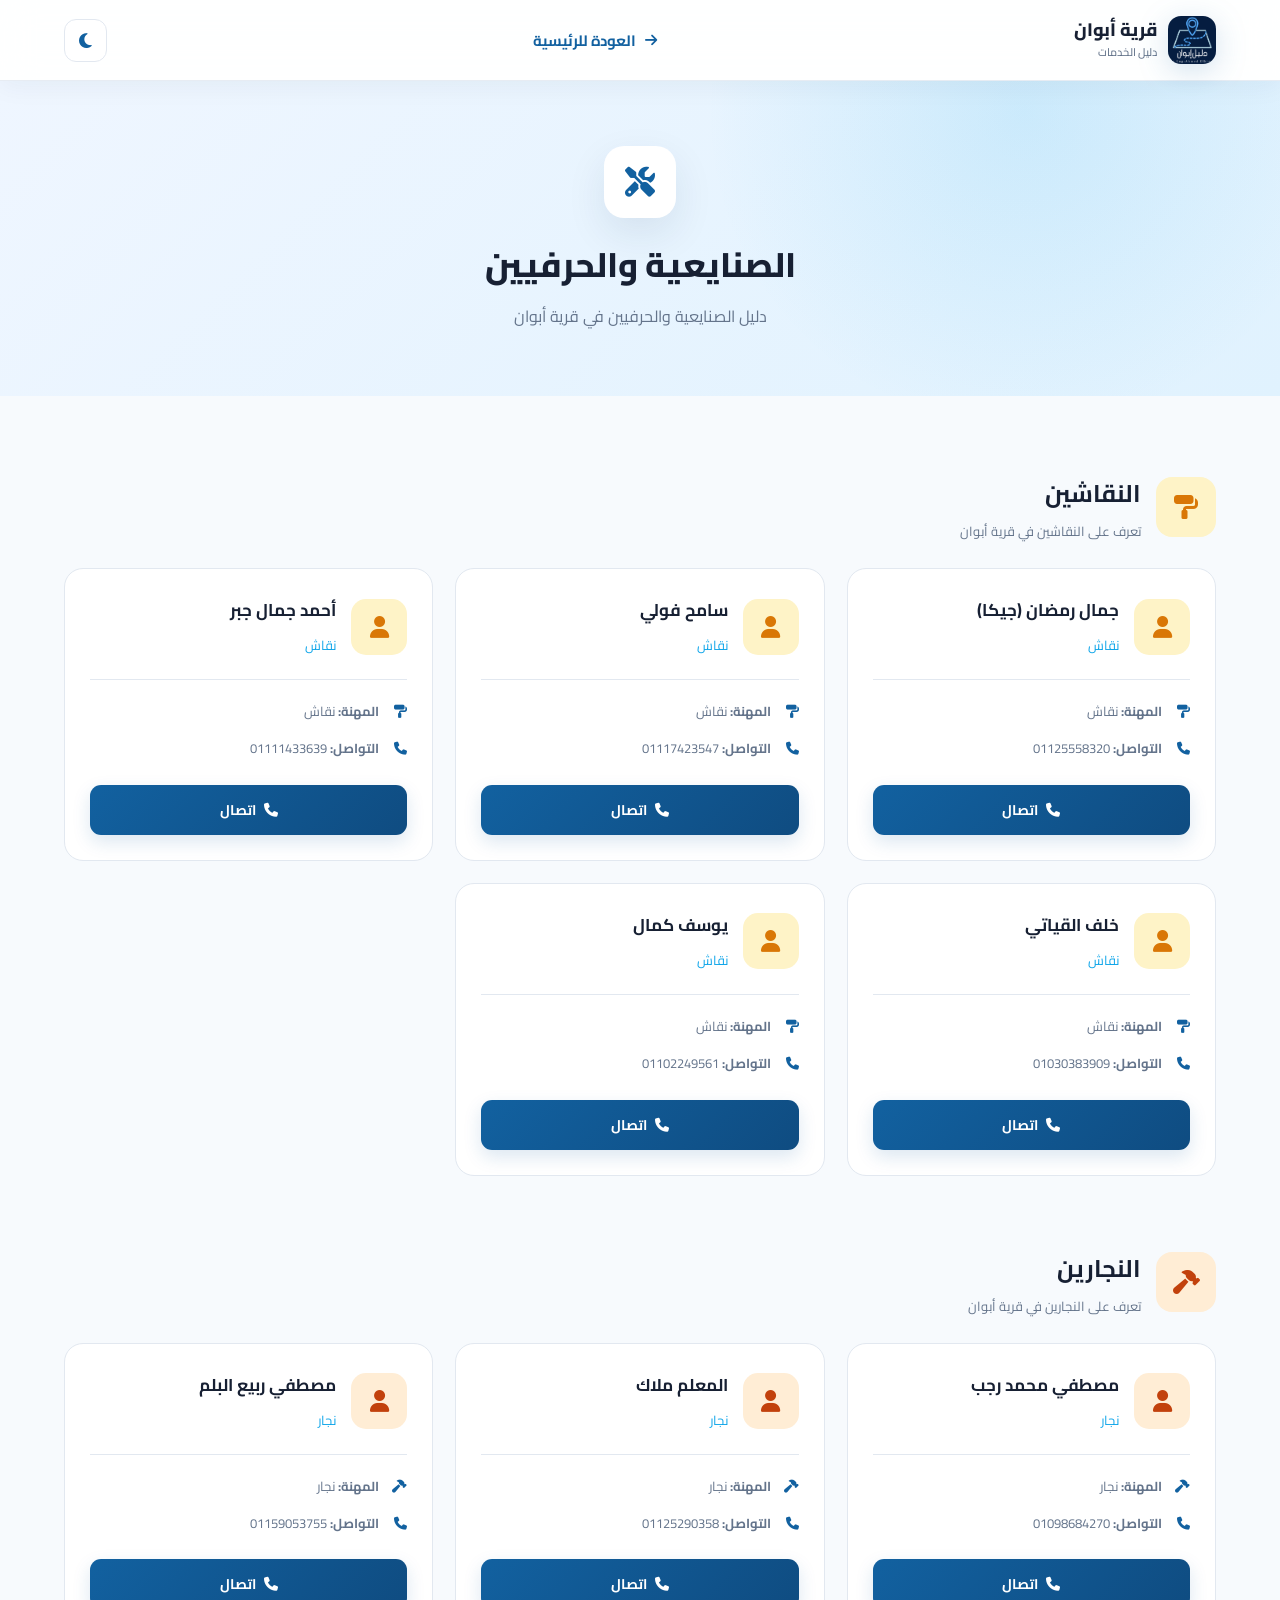
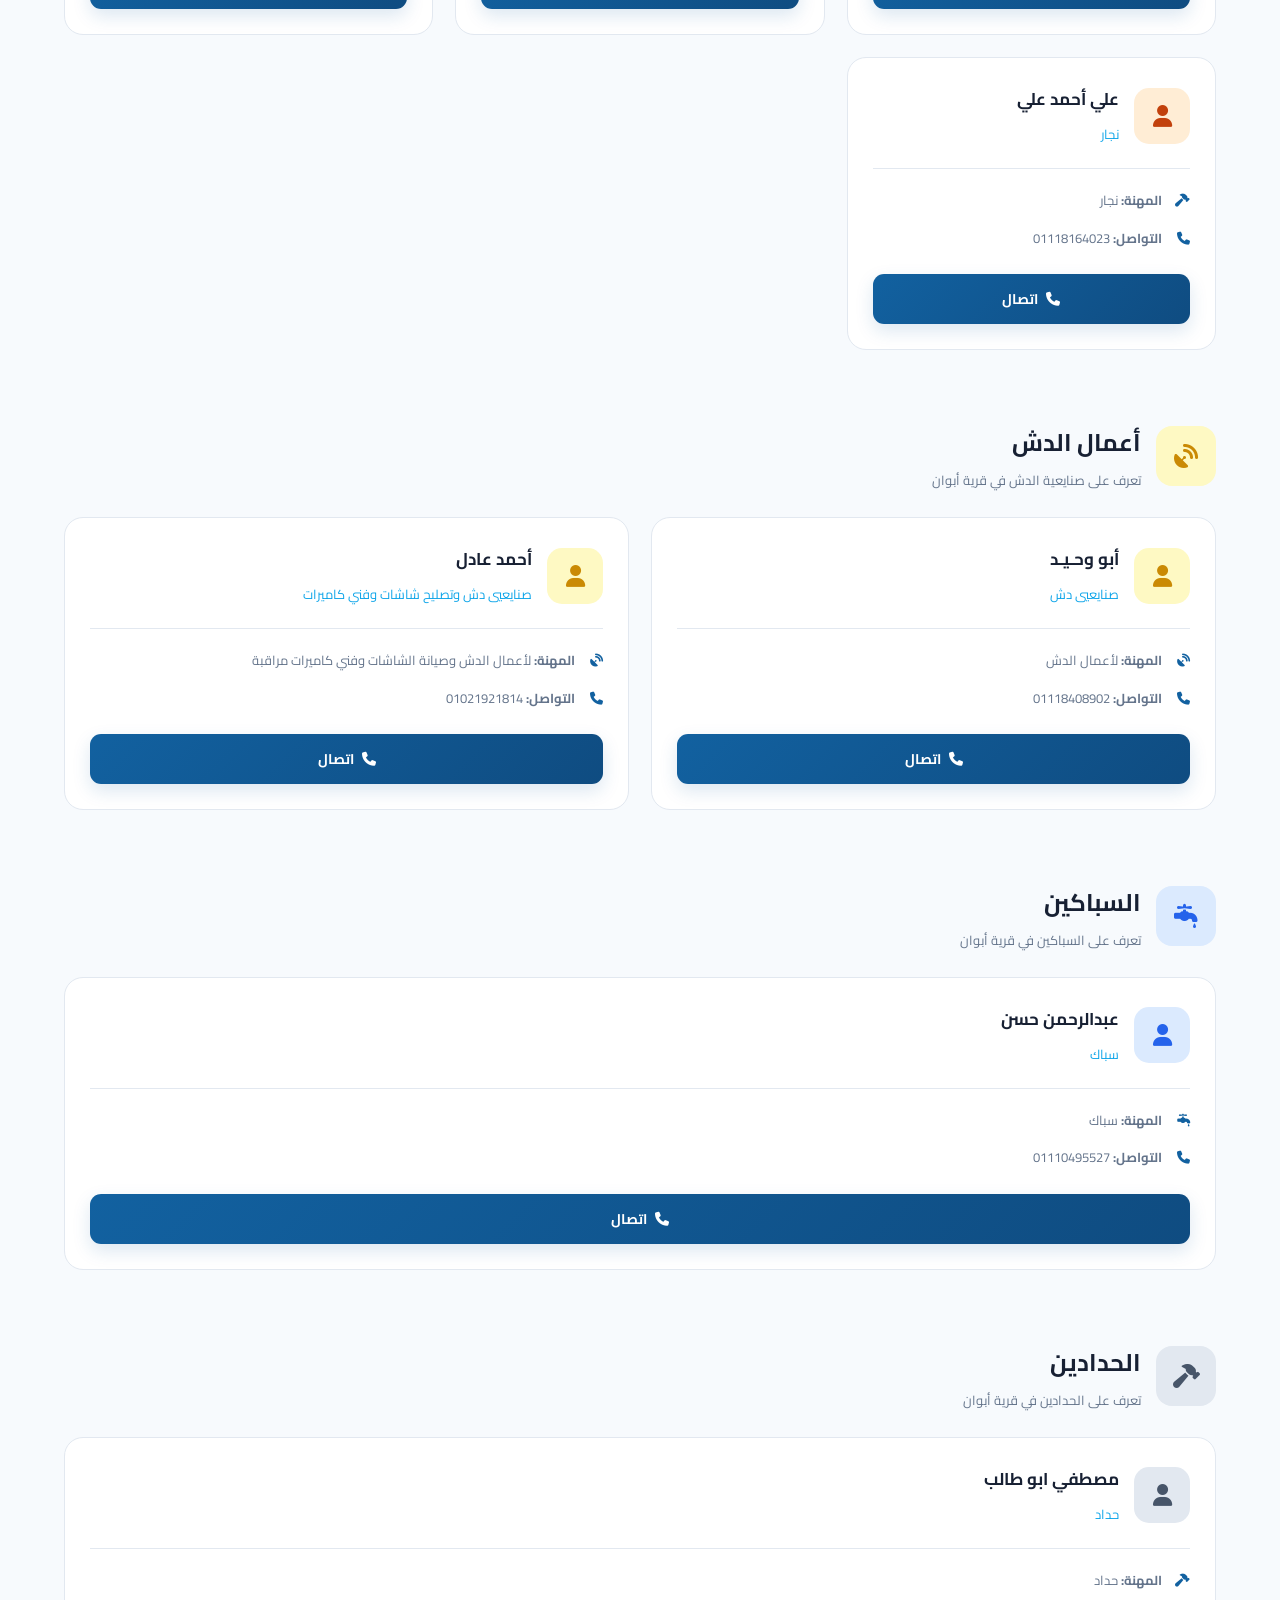
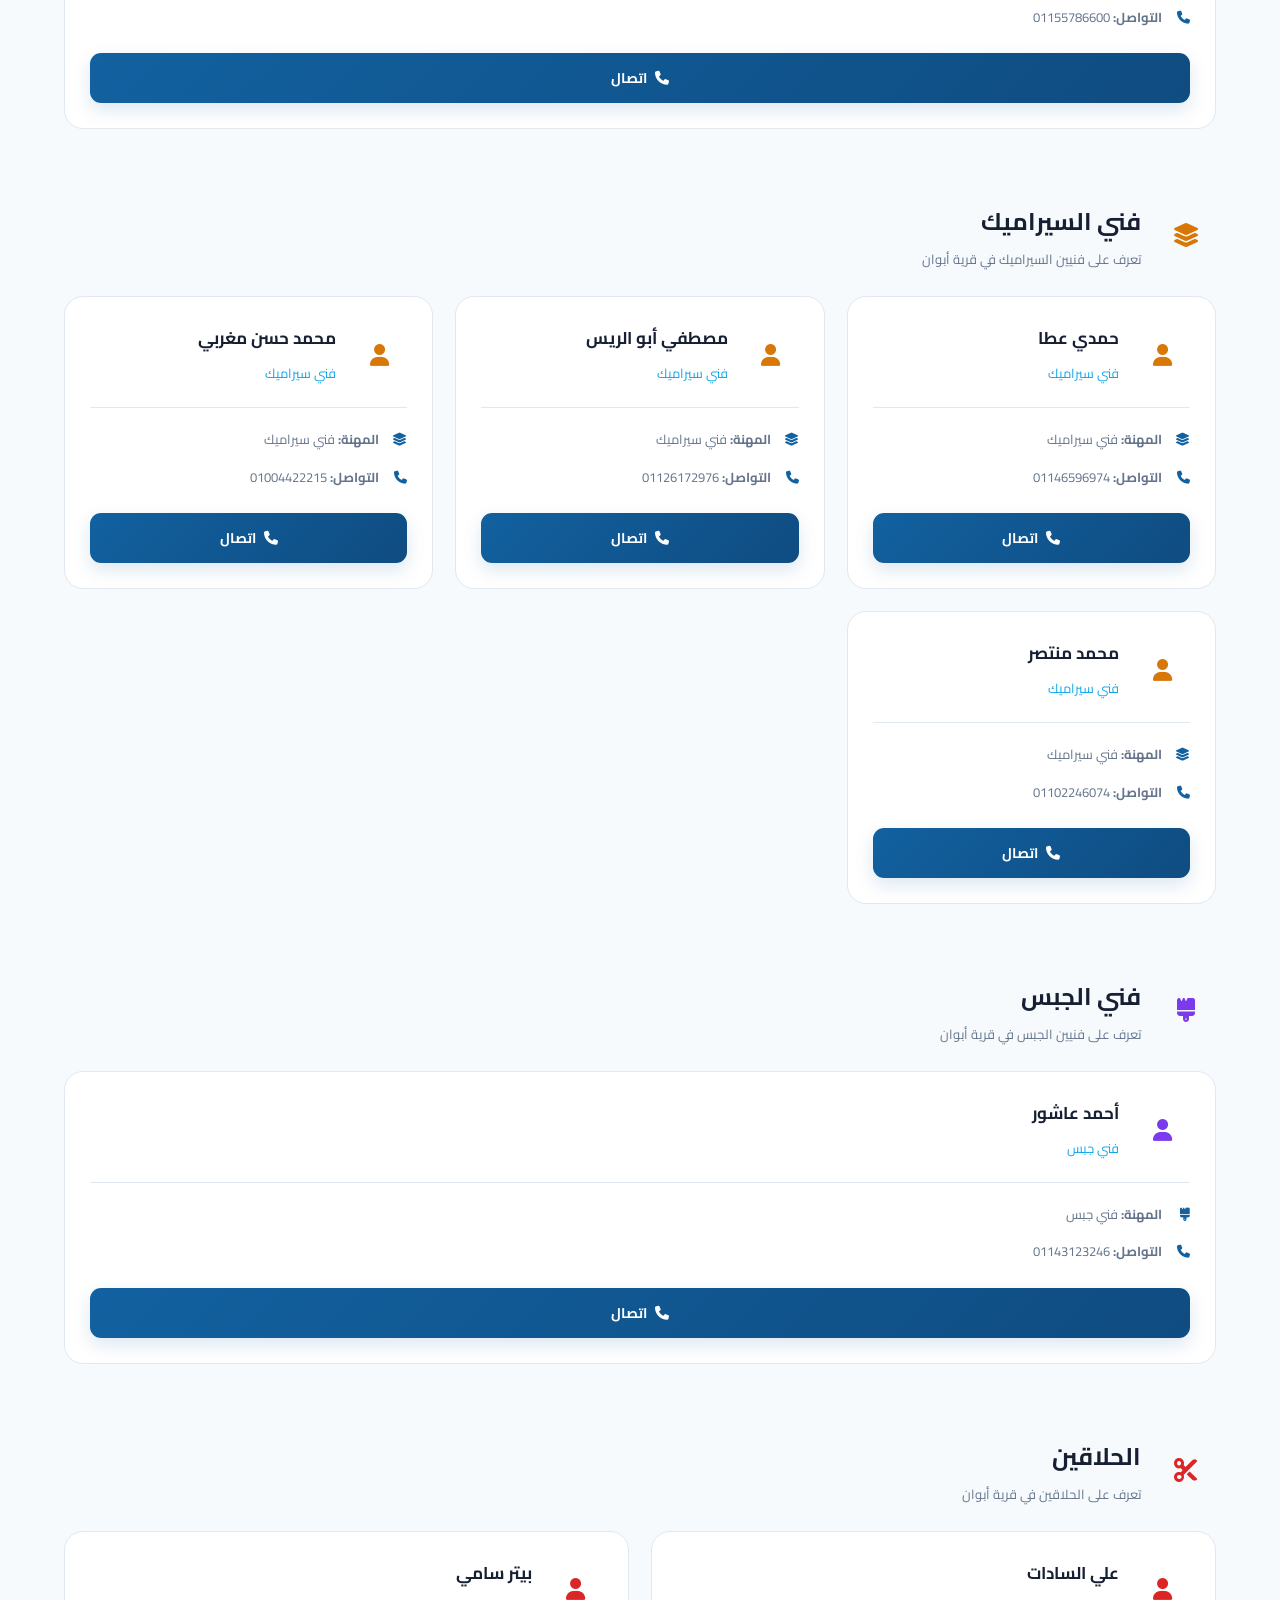
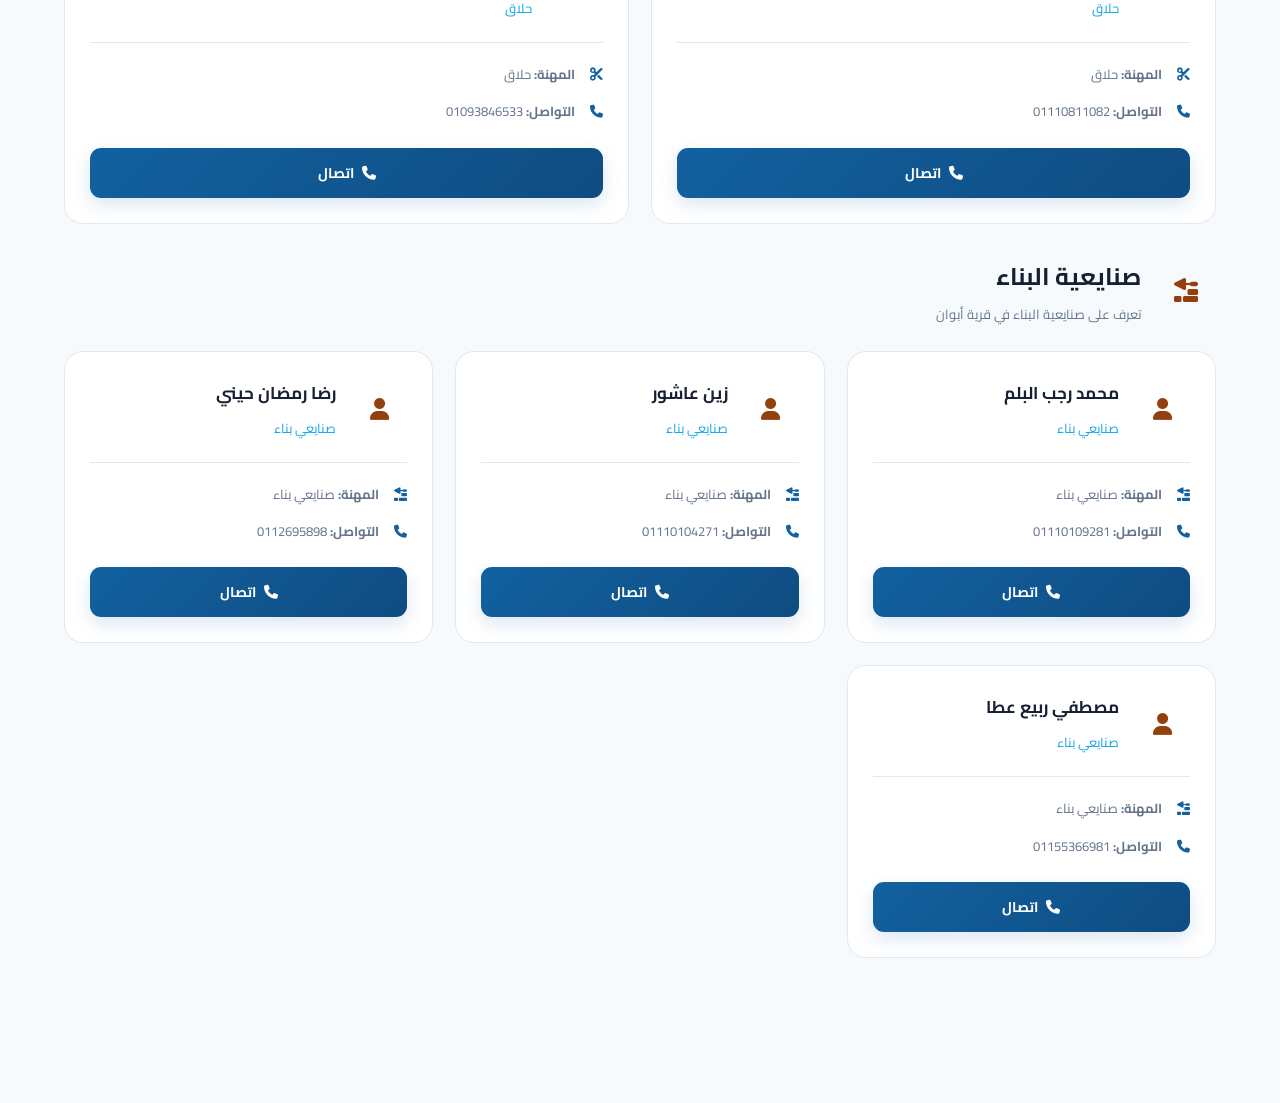
==== workers.html @ f58247bf "Add files via upload" ====
<!DOCTYPE html>
<html lang="ar" dir="rtl">

<head>
<meta charset="UTF-8">

<meta name="viewport" content="width=device-width, initial-scale=1.0">

<title>الصنايعية والحرفيين | قرية أبوان</title>

<link rel="stylesheet" href="style.css">

<link
    rel="stylesheet"
    href="https://cdnjs.cloudflare.com/ajax/libs/font-awesome/6.5.1/css/all.min.css"
>


</head>

<body>


<!-- الهيدر -->

<header>

    <div class="container navbar">

        <div class="logo">
            <img src="./دليل إبوان.png" alt="شعار قرية أبوان" class="site-logo">
            <div>

                <h2>قرية أبوان</h2>

                <span>دليل الخدمات</span>

            </div>

        </div>


        <a href="index.html" class="back-home">

            <i class="fa-solid fa-arrow-right"></i>

            العودة للرئيسية

        </a>

    </div>

</header>


<!-- عنوان الصفحة -->

<section class="page-header">

    <div class="container">

        <div class="page-icon worker">

            <i class="fa-solid fa-screwdriver-wrench"></i>

        </div>

        <h1>الصنايعية والحرفيين</h1>

        <p>
            دليل الصنايعية والحرفيين في قرية أبوان
        </p>

    </div>

</section>


<!-- الصنايعية -->

<section class="directory">

    <div class="container">


        <!-- ========================= -->
        <!-- النقاشين -->
        <!-- ========================= -->

        <div class="profession-section">

            <div class="profession-title">

                <div class="profession-icon painter">

                    <i class="fa-solid fa-paint-roller"></i>

                </div>

                <div>

                    <h2>النقاشين</h2>

                    <p>
                        تعرف على النقاشين في قرية أبوان
                    </p>

                </div>

            </div>


            <div class="directory-grid">


                <!-- نقاش 1 -->

                <div class="directory-card">

                    <div class="card-top">

                        <div class="person-icon painter">

                            <i class="fa-solid fa-user"></i>

                        </div>

                        <div>

                            <h3>جمال رمضان (جيكا)</h3>

                            <span>نقاش</span>

                        </div>

                    </div>


                    <div class="card-info">

                        <p>

                            <i class="fa-solid fa-paint-roller"></i>

                            <strong>المهنة:</strong>

                            نقاش

                        </p>


                        <p>

                            <i class="fa-solid fa-phone"></i>

                            <strong>التواصل:</strong>

                            01125558320

                        </p>

                    </div>


                    <a
                        href="tel:01125558320"
                        class="call-btn"
                    >

                        <i class="fa-solid fa-phone"></i>

                        اتصال

                    </a>

                </div>


                <!-- نقاش 2 -->

                <div class="directory-card">

                    <div class="card-top">

                        <div class="person-icon painter">

                            <i class="fa-solid fa-user"></i>

                        </div>

                        <div>

                            <h3>سامح فولي</h3>

                            <span>نقاش</span>

                        </div>

                    </div>


                    <div class="card-info">

                        <p>

                            <i class="fa-solid fa-paint-roller"></i>

                            <strong>المهنة:</strong>

                            نقاش

                        </p>


                        <p>

                            <i class="fa-solid fa-phone"></i>

                            <strong>التواصل:</strong>

                            01117423547

                        </p>

                    </div>


                    <a
                        href="tel:01117423547"
                        class="call-btn"
                    >

                        <i class="fa-solid fa-phone"></i>

                        اتصال

                    </a>

                </div>
                <div class="directory-card">

                    <div class="card-top">

                        <div class="person-icon painter">

                            <i class="fa-solid fa-user"></i>

                        </div>

                        <div>

                            <h3>أحمد جمال جبر</h3>

                            <span>نقاش</span>

                        </div>

                    </div>


                    <div class="card-info">

                        <p>

                            <i class="fa-solid fa-paint-roller"></i>

                            <strong>المهنة:</strong>

                            نقاش

                        </p>


                        <p>

                            <i class="fa-solid fa-phone"></i>

                            <strong>التواصل:</strong>

                            01111433639

                        </p>

                    </div>

                    <a
                        href="tel:01117423547"
                        class="call-btn"
                    >

                        <i class="fa-solid fa-phone"></i>

                        اتصال

                    </a>

                </div>
                <div class="directory-card">

                    <div class="card-top">

                        <div class="person-icon painter">

                            <i class="fa-solid fa-user"></i>

                        </div>

                        <div>

                            <h3>خلف القياتي</h3>

                            <span>نقاش</span>

                        </div>

                    </div>


                    <div class="card-info">

                        <p>

                            <i class="fa-solid fa-paint-roller"></i>

                            <strong>المهنة:</strong>

                            نقاش

                        </p>


                        <p>

                            <i class="fa-solid fa-phone"></i>

                            <strong>التواصل:</strong>

                            01030383909

                        </p>

                    </div>

                    <a
                        href="tel:01030383909"
                        class="call-btn"
                    >

                        <i class="fa-solid fa-phone"></i>

                        اتصال

                    </a>

                </div>
                <div class="directory-card">

                    <div class="card-top">

                        <div class="person-icon painter">

                            <i class="fa-solid fa-user"></i>

                        </div>

                        <div>

                            <h3>يوسف كمال</h3>

                            <span>نقاش</span>

                        </div>

                    </div>


                    <div class="card-info">

                        <p>

                            <i class="fa-solid fa-paint-roller"></i>

                            <strong>المهنة:</strong>

                            نقاش

                        </p>


                        <p>

                            <i class="fa-solid fa-phone"></i>

                            <strong>التواصل:</strong>

                            01102249561

                        </p>

                    </div>


                    <a
                        href="tel:01102249561"
                        class="call-btn"
                    >

                        <i class="fa-solid fa-phone"></i>

                        اتصال

                    </a>

                </div>


            </div>

        </div>



        <!-- ========================= -->
        <!-- النجارين -->
        <!-- ========================= -->

        <div class="profession-section">

            <div class="profession-title">

                <div class="profession-icon carpenter">

                    <i class="fa-solid fa-hammer"></i>

                </div>

                <div>

                    <h2>النجارين</h2>

                    <p>
                        تعرف على النجارين في قرية أبوان
                    </p>

                </div>

            </div>


            <div class="directory-grid">


                <!-- نجار 1 -->

                <div class="directory-card">

                    <div class="card-top">

                        <div class="person-icon carpenter">

                            <i class="fa-solid fa-user"></i>

                        </div>

                        <div>

                            <h3>مصطفي محمد رجب</h3>

                            <span>نجار</span>

                        </div>

                    </div>


                    <div class="card-info">

                        <p>

                            <i class="fa-solid fa-hammer"></i>

                            <strong>المهنة:</strong>

                            نجار

                        </p>


                        <p>

                            <i class="fa-solid fa-phone"></i>

                            <strong>التواصل:</strong>

                            01098684270

                        </p>

                    </div>


                    <a
                        href="tel:01098684270"
                        class="call-btn"
                    >

                        <i class="fa-solid fa-phone"></i>

                        اتصال

                    </a>

                </div>

                <div class="directory-card">

                    <div class="card-top">

                        <div class="person-icon carpenter">

                            <i class="fa-solid fa-user"></i>

                        </div>

                        <div>

                            <h3>المعلم ملاك</h3>

                            <span>نجار</span>

                        </div>

                    </div>


                    <div class="card-info">

                        <p>

                            <i class="fa-solid fa-hammer"></i>

                            <strong>المهنة:</strong>

                            نجار

                        </p>


                        <p>

                            <i class="fa-solid fa-phone"></i>

                            <strong>التواصل:</strong>

                            01125290358

                        </p>

                    </div>


                    <a
                        href="tel:01125290358"
                        class="call-btn"
                    >

                        <i class="fa-solid fa-phone"></i>

                        اتصال

                    </a>

                </div>

                <div class="directory-card">

                    <div class="card-top">

                        <div class="person-icon carpenter">

                            <i class="fa-solid fa-user"></i>

                        </div>

                        <div>

                            <h3>مصطفي ربيع البلم</h3>

                            <span>نجار</span>

                        </div>

                    </div>


                    <div class="card-info">

                        <p>

                            <i class="fa-solid fa-hammer"></i>

                            <strong>المهنة:</strong>

                            نجار

                        </p>


                        <p>

                            <i class="fa-solid fa-phone"></i>

                            <strong>التواصل:</strong>

                            01159053755

                        </p>

                    </div>


                    <a
                        href="tel:01159053755"
                        class="call-btn"
                    >

                        <i class="fa-solid fa-phone"></i>

                        اتصال

                    </a>

                </div>

                <div class="directory-card">

                    <div class="card-top">

                        <div class="person-icon carpenter">

                            <i class="fa-solid fa-user"></i>

                        </div>

                        <div>

                            <h3>علي أحمد علي</h3>

                            <span>نجار</span>

                        </div>

                    </div>


                    <div class="card-info">

                        <p>

                            <i class="fa-solid fa-hammer"></i>

                            <strong>المهنة:</strong>

                            نجار

                        </p>


                        <p>

                            <i class="fa-solid fa-phone"></i>

                            <strong>التواصل:</strong>

                            01118164023

                        </p>

                    </div>


                    <a
                        href="tel:01118164023"
                        class="call-btn"
                    >

                        <i class="fa-solid fa-phone"></i>

                        اتصال

                    </a>

                </div>


                <!-- أضف المزيد من النجارين هنا -->

            </div>

        </div>



        <!-- ========================= -->
        <!-- الدش -->
        <!-- ========================= -->

        <div class="profession-section">

            <div class="profession-title">

                <div class="profession-icon electrician">

                    <i class="fa-solid fa-satellite-dish"></i>

                </div>

                <div>

                    <h2>أعمال الدش</h2>

                    <p>
                        تعرف على صنايعية الدش في قرية أبوان
                    </p>

                </div>

            </div>


            <div class="directory-grid">


                <!-- دش 1 -->

                <div class="directory-card">

                    <div class="card-top">

                        <div class="person-icon electrician">

                            <i class="fa-solid fa-user"></i>

                        </div>

                        <div>

                            <h3>أبو وحـيـد</h3>

                            <span>صنايعيي دش</span>

                        </div>

                    </div>


                    <div class="card-info">

                        <p>

                            <i class="fa-solid fa-satellite-dish"></i>

                            <strong>المهنة:</strong>

                            لأعمال الدش

                        </p>


                        <p>

                            <i class="fa-solid fa-phone"></i>

                            <strong>التواصل:</strong>

                            01118408902

                        </p>

                    </div>


                    <a
                        href="tel:01118408902"
                        class="call-btn"
                    >

                        <i class="fa-solid fa-phone"></i>

                        اتصال

                    </a>

                </div>
                <!-- دش 1 -->

                <div class="directory-card">

                    <div class="card-top">

                        <div class="person-icon electrician">

                            <i class="fa-solid fa-user"></i>

                        </div>

                        <div>

                            <h3>أحمد عادل</h3>

                            <span>صنايعيي دش وتصليح شاشات وفني كاميرات</span>

                        </div>

                    </div>


                    <div class="card-info">

                        <p>

                            <i class="fa-solid fa-satellite-dish"></i>

                            <strong>المهنة:</strong>

                            لأعمال الدش وصيانة الشاشات وفني كاميرات مراقبة

                        </p>


                        <p>

                            <i class="fa-solid fa-phone"></i>

                            <strong>التواصل:</strong>

                            01021921814

                        </p>

                    </div>


                    <a
                        href="tel:01021921814"
                        class="call-btn"
                    >

                        <i class="fa-solid fa-phone"></i>

                        اتصال

                    </a>

                </div>


            </div>

        </div>



        <!-- ========================= -->
        <!-- السباكين -->
        <!-- ========================= -->

        <div class="profession-section">

            <div class="profession-title">

                <div class="profession-icon plumber">

                    <i class="fa-solid fa-faucet-drip"></i>

                </div>

                <div>

                    <h2>السباكين</h2>

                    <p>
                        تعرف على السباكين في قرية أبوان
                    </p>

                </div>

            </div>


            <div class="directory-grid">


                <!-- سباك 1 -->

                <div class="directory-card">

                    <div class="card-top">

                        <div class="person-icon plumber">

                            <i class="fa-solid fa-user"></i>

                        </div>

                        <div>

                            <h3>عبدالرحمن حسن</h3>

                            <span>سباك</span>

                        </div>

                    </div>


                    <div class="card-info">

                        <p>

                            <i class="fa-solid fa-faucet-drip"></i>

                            <strong>المهنة:</strong>

                            سباك

                        </p>


                        <p>

                            <i class="fa-solid fa-phone"></i>

                            <strong>التواصل:</strong>

                            01110495527

                        </p>

                    </div>


                    <a
                        href="tel:01110495527"
                        class="call-btn"
                    >

                        <i class="fa-solid fa-phone"></i>

                        اتصال

                    </a>

                </div>


            </div>

        </div>



        <!-- ========================= -->
        <!-- الحدادين -->
        <!-- ========================= -->

        <div class="profession-section">

            <div class="profession-title">

                <div class="profession-icon blacksmith">

                    <i class="fa-solid fa-hammer"></i>

                </div>

                <div>

                    <h2>الحدادين</h2>

                    <p>
                        تعرف على الحدادين في قرية أبوان
                    </p>

                </div>

            </div>


            <div class="directory-grid">


                <!-- حداد 1 -->

                <div class="directory-card">

                    <div class="card-top">

                        <div class="person-icon blacksmith">

                            <i class="fa-solid fa-user"></i>

                        </div>

                        <div>

                            <h3>مصطفي ابو طالب</h3>

                            <span>حداد</span>

                        </div>

                    </div>


                    <div class="card-info">

                        <p>

                            <i class="fa-solid fa-hammer"></i>

                            <strong>المهنة:</strong>

                            حداد

                        </p>


                        <p>

                            <i class="fa-solid fa-phone"></i>

                            <strong>التواصل:</strong>

                            01155786600

                        </p>

                    </div>


                    <a
                        href="tel:01155786600"
                        class="call-btn"
                    >

                        <i class="fa-solid fa-phone"></i>

                        اتصال

                    </a>

                </div>


            </div>

        </div>
                

    <!-- ========================= -->
<!-- فني السيراميك -->
<!-- ========================= -->

<div class="profession-section">

    <div class="profession-title">

        <div class="profession-icon ceramic">
            <i class="fa-solid fa-layer-group"></i>
        </div>

        <div>
            <h2>فني السيراميك</h2>

            <p>
                تعرف على فنيين السيراميك في قرية أبوان
            </p>
        </div>

    </div>


    <div class="directory-grid">


        <!-- ========================= -->
        <!-- فني سيراميك 1 -->
        <!-- ========================= -->

        <div class="directory-card">

            <div class="card-top">

                <div class="person-icon ceramic">
                    <i class="fa-solid fa-user"></i>
                </div>

                <div>
                    <h3>حمدي عطا</h3>
                    <span>فني سيراميك</span>
                </div>

            </div>


            <div class="card-info">

                <p>
                    <i class="fa-solid fa-layer-group"></i>
                    <strong>المهنة:</strong>
                    فني سيراميك
                </p>

                <p>
                    <i class="fa-solid fa-phone"></i>
                    <strong>التواصل:</strong>
                    01146596974
                </p>

            </div>


            <a href="tel:01146596974" class="call-btn">

                <i class="fa-solid fa-phone"></i>
                اتصال

            </a>

        </div>



        <!-- ========================= -->
        <!-- فني سيراميك 2 -->
        <!-- ========================= -->

        <div class="directory-card">

            <div class="card-top">

                <div class="person-icon ceramic">
                    <i class="fa-solid fa-user"></i>
                </div>

                <div>
                    <h3>مصطفي أبو الريس</h3>
                    <span>فني سيراميك</span>
                </div>

            </div>


            <div class="card-info">

                <p>
                    <i class="fa-solid fa-layer-group"></i>
                    <strong>المهنة:</strong>
                    فني سيراميك
                </p>

                <p>
                    <i class="fa-solid fa-phone"></i>
                    <strong>التواصل:</strong>
                    01126172976
                </p>

            </div>


            <a href="tel:01126172976" class="call-btn">

                <i class="fa-solid fa-phone"></i>
                اتصال

            </a>

        </div>



        <!-- ========================= -->
        <!-- فني سيراميك 3 -->
        <!-- ========================= -->

        <div class="directory-card">

            <div class="card-top">

                <div class="person-icon ceramic">
                    <i class="fa-solid fa-user"></i>
                </div>

                <div>
                    <h3>محمد حسن مغربي</h3>
                    <span>فني سيراميك</span>
                </div>

            </div>


            <div class="card-info">

                <p>
                    <i class="fa-solid fa-layer-group"></i>
                    <strong>المهنة:</strong>
                    فني سيراميك
                </p>

                <p>
                    <i class="fa-solid fa-phone"></i>
                    <strong>التواصل:</strong>
                    01004422215
                </p>

            </div>


            <a href="tel:01004422215" class="call-btn">

                <i class="fa-solid fa-phone"></i>
                اتصال

            </a>

        </div>



        <!-- ========================= -->
        <!-- فني سيراميك 4 -->
        <!-- ========================= -->

        <div class="directory-card">

            <div class="card-top">

                <div class="person-icon ceramic">
                    <i class="fa-solid fa-user"></i>
                </div>

                <div>
                    <h3>محمد منتصر</h3>
                    <span>فني سيراميك</span>
                </div>

            </div>


            <div class="card-info">

                <p>
                    <i class="fa-solid fa-layer-group"></i>
                    <strong>المهنة:</strong>
                    فني سيراميك
                </p>

                <p>
                    <i class="fa-solid fa-phone"></i>
                    <strong>التواصل:</strong>
                    01102246074
                </p>

            </div>


            <a href="tel:01102246074" class="call-btn">

                <i class="fa-solid fa-phone"></i>
                اتصال

            </a>

        </div>


    </div>

</div>

<!-- ========================= -->
<!-- فني الجبس -->
<!-- ========================= -->

<div class="profession-section">

    <div class="profession-title">

        <div class="profession-icon gypsum">

            <i class="fa-solid fa-brush"></i>

        </div>

        <div>

            <h2>فني الجبس</h2>

            <p>
                تعرف على فنيين الجبس في قرية أبوان
            </p>

        </div>

    </div>


    <div class="directory-grid">


        <!-- فني جبس 1 -->

        <div class="directory-card">

            <div class="card-top">

                <div class="person-icon gypsum">

                    <i class="fa-solid fa-user"></i>

                </div>

                <div>

                    <h3>أحمد عاشور</h3>

                    <span>فني جبس</span>

                </div>

            </div>


            <div class="card-info">

                <p>

                    <i class="fa-solid fa-brush"></i>

                    <strong>المهنة:</strong>

                    فني جبس

                </p>


                <p>

                    <i class="fa-solid fa-phone"></i>

                    <strong>التواصل:</strong>

                    01143123246 

                </p>

            </div>


            <a
                href="tel:01143123246"
                class="call-btn"
            >

                <i class="fa-solid fa-phone"></i>

                اتصال

            </a>

        </div>


    </div>

</div>


<!-- ========================= -->
<!-- الحلاقين -->
<!-- ========================= -->

<div class="profession-section">

    <div class="profession-title">

        <div class="profession-icon barber">

            <i class="fa-solid fa-scissors"></i>

        </div>

        <div>

            <h2>الحلاقين</h2>

            <p>
                تعرف على الحلاقين في قرية أبوان
            </p>

        </div>

    </div>


    <div class="directory-grid">


        <!-- حلاق 1 -->

        <div class="directory-card">

            <div class="card-top">

                <div class="person-icon barber">

                    <i class="fa-solid fa-user"></i>

                </div>

                <div>

                    <h3>علي السادات</h3>

                    <span>حلاق</span>

                </div>

            </div>


            <div class="card-info">

                <p>

                    <i class="fa-solid fa-scissors"></i>

                    <strong>المهنة:</strong>

                    حلاق

                </p>


                <p>

                    <i class="fa-solid fa-phone"></i>

                    <strong>التواصل:</strong>

                    01110811082

                </p>

            </div>


            <a
                href="tel:01110811082"
                class="call-btn"
            >

                <i class="fa-solid fa-phone"></i>

                اتصال

            </a>

        </div>
    <div class="directory-grid">


        <!-- حلاق 1 -->

        <div class="directory-card">

            <div class="card-top">

                <div class="person-icon barber">

                    <i class="fa-solid fa-user"></i>

                </div>

                <div>

                    <h3>بيتر سامي</h3>

                    <span>حلاق</span>

                </div>

            </div>


            <div class="card-info">

                <p>

                    <i class="fa-solid fa-scissors"></i>

                    <strong>المهنة:</strong>

                    حلاق

                </p>


                <p>

                    <i class="fa-solid fa-phone"></i>

                    <strong>التواصل:</strong>

                    01093846533

                </p>

            </div>


            <a
                href="tel:01093846533"
                class="call-btn"
            >

                <i class="fa-solid fa-phone"></i>

                اتصال

            </a>

        </div>


    </div>

</div>

<br>





<!-- ========================= -->
<!-- صنايعية البناء -->
<!-- ========================= -->

<div class="profession-section">

    <div class="profession-title">

        <div class="profession-icon builder">
            <i class="fa-solid fa-trowel-bricks"></i>
        </div>

        <div>
            <h2>صنايعية البناء</h2>

            <p>
                تعرف على صنايعية البناء في قرية أبوان
            </p>
        </div>

    </div>


    <div class="directory-grid">


        <!-- ========================= -->
        <!-- صنايعي بناء 1 -->
        <!-- ========================= -->

        <div class="directory-card">

            <div class="card-top">

                <div class="person-icon builder">
                    <i class="fa-solid fa-user"></i>
                </div>

                <div>
                    <h3>محمد رجب البلم</h3>
                    <span>صنايعي بناء</span>
                </div>

            </div>


            <div class="card-info">

                <p>
                    <i class="fa-solid fa-trowel-bricks"></i>
                    <strong>المهنة:</strong>
                    صنايعي بناء
                </p>

                <p>
                    <i class="fa-solid fa-phone"></i>
                    <strong>التواصل:</strong>
                    01110109281
                </p>

            </div>


            <a href="tel:01110109281" class="call-btn">
                <i class="fa-solid fa-phone"></i>
                اتصال
            </a>

        </div>



        <!-- ========================= -->
        <!-- صنايعي بناء 2 -->
        <!-- ========================= -->

        <div class="directory-card">

            <div class="card-top">

                <div class="person-icon builder">
                    <i class="fa-solid fa-user"></i>
                </div>

                <div>
                    <h3>زين عاشور</h3>
                    <span>صنايعي بناء</span>
                </div>

            </div>


            <div class="card-info">

                <p>
                    <i class="fa-solid fa-trowel-bricks"></i>
                    <strong>المهنة:</strong>
                    صنايعي بناء
                </p>

                <p>
                    <i class="fa-solid fa-phone"></i>
                    <strong>التواصل:</strong>
                   01110104271
                </p>

            </div>


            <a href="tel:01110104271" class="call-btn">
                <i class="fa-solid fa-phone"></i>
                اتصال
            </a>

        </div>



        <!-- ========================= -->
        <!-- صنايعي بناء 3 -->
        <!-- ========================= -->

        <div class="directory-card">

            <div class="card-top">

                <div class="person-icon builder">
                    <i class="fa-solid fa-user"></i>
                </div>

                <div>
                    <h3>رضا رمضان حيني</h3>
                    <span>صنايعي بناء</span>
                </div>

            </div>


            <div class="card-info">

                <p>
                    <i class="fa-solid fa-trowel-bricks"></i>
                    <strong>المهنة:</strong>
                    صنايعي بناء
                </p>

                <p>
                    <i class="fa-solid fa-phone"></i>
                    <strong>التواصل:</strong>
                    0112695898
                </p>

            </div>


            <a href="tel:0112695898" class="call-btn">
                <i class="fa-solid fa-phone"></i>
                اتصال
            </a>

        </div>



        <!-- ========================= -->
        <!-- صنايعي بناء 4 -->
        <!-- ========================= -->

        <div class="directory-card">

            <div class="card-top">

                <div class="person-icon builder">
                    <i class="fa-solid fa-user"></i>
                </div>

                <div>
                    <h3>مصطفي ربيع عطا</h3>
                    <span>صنايعي بناء</span>
                </div>

            </div>


            <div class="card-info">

                <p>
                    <i class="fa-solid fa-trowel-bricks"></i>
                    <strong>المهنة:</strong>
                    صنايعي بناء
                </p>

                <p>
                    <i class="fa-solid fa-phone"></i>
                    <strong>التواصل:</strong>
                    01155366981
                </p>

            </div>


            <a href="tel:01155366981" class="call-btn">
                <i class="fa-solid fa-phone"></i>
                اتصال
            </a>

        </div>


    </div>

</div>
</section>
<script src="workers.js"></script>
</body>

</html>
---- style.css ----
@import url('https://fonts.googleapis.com/css2?family=Cairo:wght@400;500;600;700;800&display=swap');

/* =========================================================
   ROOT
========================================================= */

:root {
    --primary: #1261a0;
    --primary-dark: #082f49;
    --primary-deep: #0f4c81;

    --accent: #0ea5e9;
    --accent-light: #38bdf8;

    --yellow: #facc15;

    --bg: #f7fafd;
    --surface: #ffffff;
    --surface-soft: #eff6ff;

    --text: #172033;
    --text-soft: #64748b;
    --text-muted: #94a3b8;

    --border: #e2e8f0;

    --shadow-sm: 0 8px 25px rgba(8, 47, 73, 0.06);
    --shadow: 0 15px 40px rgba(8, 47, 73, 0.09);
    --shadow-lg: 0 25px 60px rgba(8, 47, 73, 0.14);

    --radius: 20px;
}


/* =========================================================
   RESET
========================================================= */

* {
    margin: 0;
    padding: 0;
    box-sizing: border-box;
}

html {
    scroll-behavior: smooth;
}

body {
    font-family: "Cairo", sans-serif;
    background: var(--bg);
    color: var(--text);
    overflow-x: hidden;

    transition:
        background 0.4s ease,
        color 0.4s ease;
}

button,
input {
    font-family: inherit;
}

button {
    cursor: pointer;
}

img {
    max-width: 100%;
}

.container {
    width: 90%;
    max-width: 1200px;
    margin: auto;
}


/* =========================================================
   HEADER
========================================================= */

header {
    position: sticky;
    top: 0;
    z-index: 1000;

    background: rgba(255, 255, 255, 0.88);

    border-bottom: 1px solid rgba(226, 232, 240, 0.8);

    backdrop-filter: blur(18px);
    -webkit-backdrop-filter: blur(18px);

    box-shadow:
        0 5px 25px rgba(8, 47, 73, 0.05);

    transition:
        background 0.4s ease,
        border-color 0.4s ease,
        box-shadow 0.4s ease;
}

.navbar {
    min-height: 80px;

    display: flex;
    align-items: center;
    justify-content: space-between;

    position: relative;
}


/* =========================================================
   LOGO
========================================================= */

.logo {
    display: flex;
    align-items: center;
    gap: 11px;

    user-select: none;
}

.site-logo {
    width: 48px;
    height: 48px;

    object-fit: contain;

    border-radius: 13px;

    filter:
        drop-shadow(
            0 7px 15px rgba(18, 97, 160, 0.18)
        );

    transition:
        transform 0.35s ease,
        filter 0.35s ease;
}

.logo:hover .site-logo {
    transform: translateY(-2px) rotate(-3deg);

    filter:
        drop-shadow(
            0 12px 22px rgba(18, 97, 160, 0.25)
        );
}

.logo h2 {
    font-size: 18px;
    font-weight: 800;

    color: var(--text);

    line-height: 1.3;
}

.logo span {
    display: block;

    color: var(--text-soft);

    font-size: 11px;
    font-weight: 500;
}


/* =========================================================
   NAVIGATION
========================================================= */

nav {
    display: flex;
    align-items: center;
    gap: 7px;
}

nav a {
    position: relative;

    padding: 9px 14px;

    color: var(--text-soft);

    text-decoration: none;

    font-size: 14px;
    font-weight: 600;

    border-radius: 10px;

    transition:
        color 0.3s ease,
        background 0.3s ease,
        transform 0.3s ease;
}

nav a::after {
    content: "";

    position: absolute;

    right: 14px;
    bottom: 4px;

    width: 0;
    height: 2px;

    border-radius: 20px;

    background:
        linear-gradient(
            90deg,
            var(--accent),
            var(--primary)
        );

    transition: width 0.3s ease;
}

nav a:hover,
nav a.active {
    color: var(--primary);
    background: var(--surface-soft);
}

nav a:hover::after,
nav a.active::after {
    width: calc(100% - 28px);
}


/* =========================================================
   MOBILE MENU BUTTON
========================================================= */

.menu-toggle {
    display: none;

    width: 43px;
    height: 43px;

    border: none;
    border-radius: 12px;

    background:
        linear-gradient(
            135deg,
            var(--accent),
            var(--primary-deep)
        );

    color: white;

    font-size: 18px;

    box-shadow:
        0 8px 20px rgba(18, 97, 160, 0.2);

    transition:
        transform 0.3s ease,
        box-shadow 0.3s ease;
}

.menu-toggle:hover {
    transform: translateY(-2px);

    box-shadow:
        0 12px 28px rgba(18, 97, 160, 0.3);
}


/* =========================================================
   DARK MODE BUTTON
========================================================= */

.theme-toggle {
    width: 43px;
    height: 43px;

    border: 1px solid var(--border);
    border-radius: 12px;

    background: var(--surface);

    color: var(--primary);

    display: flex;
    align-items: center;
    justify-content: center;

    font-size: 17px;

    margin-right: 8px;

    transition:
        transform 0.3s ease,
        background 0.3s ease,
        color 0.3s ease,
        box-shadow 0.3s ease;
}

.theme-toggle:hover {
    transform: translateY(-2px) rotate(-8deg);

    background: var(--primary);

    color: white;

    box-shadow:
        0 10px 25px rgba(18, 97, 160, 0.25);
}


/* =========================================================
   HERO
========================================================= */

.hero {
    min-height: 540px;

    display: flex;
    align-items: center;

    position: relative;
    overflow: hidden;

    color: white;

    background:
        radial-gradient(
            circle at 85% 18%,
            rgba(14, 165, 233, 0.25),
            transparent 28%
        ),

        radial-gradient(
            circle at 8% 90%,
            rgba(37, 99, 235, 0.16),
            transparent 30%
        ),

        linear-gradient(
            135deg,
            #041b2d,
            #082f49 48%,
            #1261a0
        );
}

.hero::before {
    content: "";

    position: absolute;

    width: 520px;
    height: 520px;

    left: -210px;
    top: -210px;

    border-radius: 50%;

    background:
        rgba(255, 255, 255, 0.035);

    animation:
        heroFloat 8s ease-in-out infinite;
}

.hero::after {
    content: "";

    position: absolute;

    width: 330px;
    height: 330px;

    right: -140px;
    bottom: -170px;

    border-radius: 50%;

    background:
        rgba(14, 165, 233, 0.12);

    filter: blur(2px);

    animation:
        heroFloatReverse 10s ease-in-out infinite;
}

.hero-content {
    position: relative;
    z-index: 2;

    animation:
        fadeUp 0.8s ease both;
}

.hero-text {
    max-width: 760px;
}


/* =========================================================
   WELCOME
========================================================= */

.welcome {
    display: inline-flex;
    align-items: center;

    gap: 8px;

    padding: 8px 16px;

    margin-bottom: 20px;

    border:
        1px solid rgba(255, 255, 255, 0.13);

    border-radius: 30px;

    background:
        rgba(255, 255, 255, 0.08);

    color: #e0f2fe;

    font-size: 13px;

    backdrop-filter: blur(10px);

    box-shadow:
        0 8px 25px rgba(0, 0, 0, 0.08);
}

.welcome i {
    color: #38bdf8;
}


/* =========================================================
   HERO TEXT
========================================================= */

.hero h1 {
    font-size: 50px;

    line-height: 1.5;

    margin-bottom: 15px;

    font-weight: 800;

    letter-spacing: -0.5px;
}

.hero h1 span {
    color: var(--yellow);

    text-shadow:
        0 4px 20px rgba(250, 204, 21, 0.12);
}

.hero p {
    max-width: 700px;

    color: #dbeafe;

    font-size: 17px;

    line-height: 2;

    margin-bottom: 30px;
}


/* =========================================================
   SEARCH
========================================================= */

.search-box {
    max-width: 680px;

    display: flex;
    align-items: center;

    padding: 8px;

    background: white;

    border:
        1px solid rgba(255, 255, 255, 0.4);

    border-radius: 17px;

    box-shadow:
        0 18px 45px rgba(0, 0, 0, 0.18);

    transition:
        transform 0.35s ease,
        box-shadow 0.35s ease;
}

.search-box:focus-within {
    transform: translateY(-3px);

    box-shadow:
        0 24px 55px rgba(0, 0, 0, 0.24);
}

.search-box input {
    flex: 1;

    border: none;
    outline: none;

    padding: 15px;

    color: #172033;

    background: transparent;

    font-size: 14px;
}

.search-box input::placeholder {
    color: #94a3b8;
}

.search-box button {
    height: 48px;

    padding: 0 25px;

    border: none;
    border-radius: 12px;

    background:
        linear-gradient(
            135deg,
            var(--accent),
            var(--primary)
        );

    color: white;

    font-size: 14px;
    font-weight: 700;

    box-shadow:
        0 8px 20px rgba(18, 97, 160, 0.2);

    transition:
        transform 0.3s ease,
        box-shadow 0.3s ease;
}

.search-box button:hover {
    transform: translateY(-2px);

    box-shadow:
        0 12px 28px rgba(18, 97, 160, 0.3);
}


/* =========================================================
   SERVICES
========================================================= */

.services {
    padding: 95px 0;

    background: var(--bg);
}

.section-title {
    text-align: center;

    margin-bottom: 50px;
}

.section-title span {
    color: var(--accent);

    font-size: 13px;
    font-weight: 800;

    letter-spacing: 0.3px;
}

.section-title h2 {
    margin: 8px 0;

    color: var(--text);

    font-size: 33px;
    font-weight: 800;
}

.section-title p {
    color: var(--text-soft);

    font-size: 14px;
}


/* =========================================================
   SERVICES GRID
========================================================= */

.services-grid {
    display: grid;

    grid-template-columns:
        repeat(3, minmax(0, 1fr));

    gap: 22px;
}


/* =========================================================
   SERVICE LINK
========================================================= */

.service-link {
    display: block;

    width: 100%;

    color: inherit;

    text-decoration: none;
}


/* =========================================================
   SERVICE CARD
========================================================= */

.service-card {
    position: relative;

    overflow: hidden;

    width: 100%;
    min-height: 280px;
    height: 100%;

    padding: 28px;

    background: var(--surface);

    border:
        1px solid var(--border);

    border-radius: var(--radius);

    box-shadow:
        0 8px 25px rgba(8, 47, 73, 0.04);

    display: flex;
    flex-direction: column;
    align-items: flex-start;

    transition:
        transform 0.4s ease,
        box-shadow 0.4s ease,
        border-color 0.4s ease;
}

.service-card::before {
    content: "";

    position: absolute;

    top: 0;
    right: 0;

    width: 0;
    height: 3px;

    border-radius:
        0 20px 0 0;

    background:
        linear-gradient(
            90deg,
            var(--accent),
            var(--primary)
        );

    transition:
        width 0.4s ease;
}

.service-card::after {
    content: "";

    position: absolute;

    width: 110px;
    height: 110px;

    left: -55px;
    bottom: -55px;

    border-radius: 50%;

    background:
        rgba(14, 165, 233, 0.035);

    transition:
        transform 0.4s ease;
}

.service-card:hover {
    transform: translateY(-9px);

    border-color:
        rgba(14, 165, 233, 0.25);

    box-shadow:
        var(--shadow-lg);
}

.service-card:hover::before {
    width: 100%;
}

.service-card:hover::after {
    transform: scale(1.8);
}


/* =========================================================
   SERVICE ICON
========================================================= */

.service-icon {
    position: relative;
    z-index: 2;

    width: 62px;
    height: 62px;

    flex-shrink: 0;

    display: flex;
    align-items: center;
    justify-content: center;

    margin-bottom: 20px;

    border-radius: 17px;

    font-size: 25px;

    transition:
        transform 0.4s ease,
        box-shadow 0.4s ease;
}

.service-card:hover .service-icon {
    transform:
        scale(1.08)
        rotate(-4deg);

    box-shadow:
        0 12px 25px rgba(18, 97, 160, 0.12);
}


/* =========================================================
   SERVICE COLORS
========================================================= */

.service-icon.doctor {
    background: #dbeafe;
    color: #2563eb;
}

.service-icon.pharmacy {
    background: #e0f2fe;
    color: #0284c7;
}

.service-icon.worker {
    background: #fef3c7;
    color: #d97706;
}

.service-icon.shop {
    background: #f3e8ff;
    color: #9333ea;
}

.service-icon.phone {
    background: #fee2e2;
    color: #dc2626;
}

.service-icon.laboratory {
    background: #fce7f3;
    color: #db2777;
}

.service-icon.add {
    background: #e0f2fe;
    color: #0369a1;
}


/* =========================================================
   SERVICE TEXT
========================================================= */

.service-card h3 {
    position: relative;
    z-index: 2;

    color: var(--text);

    font-size: 18px;

    margin-bottom: 9px;
}

.service-card p {
    position: relative;
    z-index: 2;

    min-height: 70px;

    color: var(--text-soft);

    font-size: 13px;

    line-height: 1.9;
}

.service-btn {
    position: relative;
    z-index: 2;

    display: inline-flex;
    align-items: center;
    gap: 7px;

    margin-top: auto;
    padding-top: 15px;

    color: var(--primary);

    font-size: 13px;
    font-weight: 800;

    transition:
        color 0.3s ease,
        transform 0.3s ease;
}

.service-card:hover .service-btn {
    color: var(--accent);

    transform:
        translateX(-4px);
}


/* =========================================================
   SEARCH MESSAGE
========================================================= */

#searchMessage {
    grid-column: 1 / -1;

    min-height: 160px;

    display: none;

    align-items: center;
    justify-content: center;

    flex-direction: column;

    gap: 10px;

    color: var(--text-soft);

    text-align: center;

    padding: 30px;
}

#searchMessage i {
    font-size: 32px;

    color: var(--accent);
}

.search-highlight {
    animation:
        searchHighlight 0.5s ease;
}


/* =========================================================
   ABOUT
========================================================= */

.about {
    padding: 90px 15px;

    overflow: hidden;

    background:
        radial-gradient(
            circle at 10% 20%,
            rgba(14, 165, 233, 0.08),
            transparent 30%
        ),
        var(--surface-soft);
}

.about-card {
    max-width: 1000px;

    margin: auto;

    padding: 25px;

    display: flex;
    align-items: center;

    gap: 42px;

    background: var(--surface);

    border:
        1px solid var(--border);

    border-radius: 27px;

    box-shadow: var(--shadow);

    transition:
        transform 0.4s ease,
        box-shadow 0.4s ease;

    animation:
        aboutCardIn 0.8s ease;
}

.about-card:hover {
    transform: translateY(-7px);

    box-shadow:
        var(--shadow-lg);
}


/* =========================================================
   DEVELOPER IMAGE
========================================================= */

.developer-image {
    width: 280px;
    min-width: 280px;

    height: 330px;

    overflow: hidden;

    border-radius: px;

    box-shadow:
        0 15px 35px rgba(8, 47, 73, 0.12);
}

.developer-image img {
    width: 95%;
    height: 100%;
    display: block;
    object-fit: cover;

    /* إظهار الوجه بشكل أفضل */
object-position: center 5%;
    transition:
        transform 0.5s ease,
        filter 0.5s ease;
}

.about-card:hover .developer-image img {
    transform: scale(1.05);

    filter: brightness(1.03);
}


/* =========================================================
   ABOUT TEXT
========================================================= */

.about-text {
    flex: 1;
}

.about-badge {
    display: inline-block;

    margin-bottom: 10px;

    padding: 5px 14px;

    border-radius: 30px;

    background:
        rgba(14, 165, 233, 0.1);

    color: var(--accent);

    font-size: 13px;
    font-weight: 800;
}

.about-text h2 {
    margin: 0 0 15px;

    color: var(--text);

    font-size: 34px;
    font-weight: 800;

    line-height: 1.4;
}

.about-text h2 span {
    color: var(--accent);
}

.about-text p {
    margin: 0 0 22px;

    color: var(--text-soft);

    font-size: 16px;

    line-height: 2;
}


/* =========================================================
   DEVELOPER NAME
========================================================= */

.developer-name {
    margin-bottom: 22px;
}

.developer-name span {
    display: block;

    margin-bottom: 4px;

    color: var(--text-muted);

    font-size: 12px;
}

.developer-name strong {
    display: block;

    color: var(--primary);

    font-size: 17px;
    font-weight: 800;
}


/* =========================================================
   WHATSAPP
========================================================= */

.whatsapp-btn {
    display: inline-flex;

    align-items: center;
    justify-content: center;

    gap: 9px;

    padding: 12px 21px;

    border-radius: 11px;

    background: #25d366;

    color: white;

    text-decoration: none;

    font-size: 14px;
    font-weight: 700;

    box-shadow:
        0 8px 20px rgba(37, 211, 102, 0.15);

    transition:
        transform 0.3s ease,
        box-shadow 0.3s ease,
        background 0.3s ease;
}

.whatsapp-btn:hover {
    transform: translateY(-3px);

    background: #20bd5b;

    box-shadow:
        0 13px 28px rgba(37, 211, 102, 0.25);
}

.whatsapp-btn i {
    font-size: 19px;
}


/* =========================================================
   PAGE HEADER
========================================================= */

.page-header {
    padding: 65px 0;

    text-align: center;

    background:
        radial-gradient(
            circle at 80% 10%,
            rgba(14, 165, 233, 0.12),
            transparent 30%
        ),
        linear-gradient(
            135deg,
            #eff6ff,
            #e0f2fe
        );
}

.page-header h1 {
    margin: 15px 0 5px;

    color: var(--text);

    font-size: 34px;
    font-weight: 800;
}

.page-header p {
    color: var(--text-soft);
}

.page-icon {
    width: 72px;
    height: 72px;

    margin: auto;

    display: flex;
    align-items: center;
    justify-content: center;

    border-radius: 20px;

    background: var(--surface);

    color: var(--primary);

    font-size: 30px;

    box-shadow: var(--shadow);
}


/* =========================================================
   DIRECTORY
========================================================= */

.directory {
    padding: 75px 0;

    background: var(--bg);
}

.directory-search {
    max-width: 650px;

    margin: 0 auto 45px;

    display: flex;
    align-items: center;

    padding: 0 16px;

    background: var(--surface);

    border:
        1px solid var(--border);

    border-radius: 14px;

    transition:
        transform 0.3s ease,
        box-shadow 0.3s ease,
        border-color 0.3s ease;
}

.directory-search:focus-within {
    transform: translateY(-2px);

    border-color:
        rgba(14, 165, 233, 0.4);

    box-shadow:
        0 12px 30px rgba(18, 97, 160, 0.1);
}

.directory-search i {
    color: var(--text-muted);
}

.directory-search input {
    width: 100%;

    border: none;
    outline: none;

    padding: 17px 12px;

    background: transparent;

    color: var(--text);

    font-size: 14px;
}

.directory-search input::placeholder {
    color: var(--text-muted);
}


/* =========================================================
   DIRECTORY GRID
========================================================= */

.directory-grid {
    display: grid;

    grid-template-columns:
        repeat(auto-fit, minmax(290px, 1fr));

    gap: 22px;
}


/* =========================================================
   DIRECTORY CARD
========================================================= */

.directory-card {
    position: relative;

    overflow: hidden;

    padding: 25px;

    background: var(--surface);

    border:
        1px solid var(--border);

    border-radius: 19px;

    transition:
        transform 0.4s ease,
        box-shadow 0.4s ease,
        border-color 0.4s ease;
}

.directory-card::before {
    content: "";

    position: absolute;

    top: 0;
    right: 0;

    width: 0;
    height: 3px;

    background:
        linear-gradient(
            90deg,
            var(--accent),
            var(--primary)
        );

    transition:
        width 0.4s ease;
}

.directory-card:hover {
    transform: translateY(-7px);

    border-color:
        rgba(14, 165, 233, 0.25);

    box-shadow:
        var(--shadow-lg);
}

.directory-card:hover::before {
    width: 100%;
}


/* =========================================================
   CARD TOP
========================================================= */

.card-top {
    display: flex;
    align-items: center;

    gap: 15px;

    padding-bottom: 20px;

    border-bottom:
        1px solid var(--border);
}

.person-icon {
    width: 56px;
    height: 56px;

    flex-shrink: 0;

    display: flex;
    align-items: center;
    justify-content: center;

    border-radius: 15px;

    font-size: 22px;

    transition:
        transform 0.35s ease,
        box-shadow 0.35s ease;
}

.directory-card:hover .person-icon {
    transform:
        scale(1.07)
        rotate(-3deg);
}

.card-top h3 {
    color: var(--text);

    font-size: 17px;

    margin-bottom: 3px;
}

.card-top span {
    color: var(--accent);

    font-size: 13px;
}


/* =========================================================
   CARD INFO
========================================================= */

.card-info {
    padding: 20px 0 10px;
}

.card-info p {
    color: var(--text-soft);

    font-size: 13px;

    line-height: 1.8;

    margin-bottom: 14px;
}

.card-info i {
    width: 25px;

    color: var(--primary);
}


/* =========================================================
   CALL BUTTON
========================================================= */

.call-btn {
    display: flex;

    align-items: center;
    justify-content: center;

    gap: 8px;

    width: 100%;

    padding: 12px;

    border-radius: 11px;

    background:
        linear-gradient(
            135deg,
            var(--primary),
            var(--primary-deep)
        );

    color: white;

    text-decoration: none;

    font-size: 14px;
    font-weight: 700;

    box-shadow:
        0 7px 18px rgba(18, 97, 160, 0.15);

    transition:
        transform 0.3s ease,
        box-shadow 0.3s ease;
}

.call-btn:hover {
    transform: translateY(-2px);

    box-shadow:
        0 12px 25px rgba(18, 97, 160, 0.25);
}


/* =========================================================
   PROFESSIONS
========================================================= */

.profession-section {
    margin-bottom: 70px;
}

.profession-title {
    display: flex;
    align-items: center;

    gap: 15px;

    margin-bottom: 25px;
}

.profession-title h2 {
    color: var(--text);

    font-size: 24px;

    margin-bottom: 3px;
}

.profession-title p {
    color: var(--text-soft);

    font-size: 13px;
}

.profession-icon {
    width: 60px;
    height: 60px;

    flex-shrink: 0;

    display: flex;
    align-items: center;
    justify-content: center;

    border-radius: 16px;

    font-size: 24px;
}

.painter {
    background: #fef3c7;
    color: #d97706;
}

.carpenter {
    background: #ffedd5;
    color: #c2410c;
}

.electrician {
    background: #fef9c3;
    color: #ca8a04;
}

.plumber {
    background: #dbeafe;
    color: #2563eb;
}

.blacksmith {
    background: #e2e8f0;
    color: #475569;
}

.profession-icon.ceramic,
.person-icon.ceramic {
    color: #d97706;
}

.profession-icon.gypsum,
.person-icon.gypsum {
    color: #7c3aed;
}

.profession-icon.barber,
.person-icon.barber {
    color: #dc2626;
}

.profession-icon.builder,
.person-icon.builder {
    color: #92400e;
}


/* =========================================================
   INTRO
========================================================= */

#siteIntro {
    position: fixed;

    inset: 0;

    z-index: 99999;

    display: flex;

    align-items: center;
    justify-content: center;

    background:
        radial-gradient(
            circle at 50% 35%,
            rgba(14, 165, 233, 0.11),
            transparent 30%
        ),

        linear-gradient(
            135deg,
            #f5f9ff,
            #eaf3ff,
            #dcecff
        );

    opacity: 1;

    visibility: visible;

    transition:
        opacity 0.8s ease,
        visibility 0.8s ease;
}

#siteIntro.hide-intro {
    opacity: 0;

    visibility: hidden;

    pointer-events: none;
}

.intro-content {
    width: 90%;

    max-width: 550px;

    text-align: center;

    animation:
        introContent 1s ease forwards;
}

.intro-logo {
    width: 280px;
    height: 280px;

    display: block;

    margin: 0 auto 25px;

    padding: 10px;

    object-fit: contain;

    background: white;

    border-radius: 12%;

    box-shadow:
        0 20px 55px rgba(0, 83, 160, 0.2);

    animation:
        introLogo 1.2s ease forwards;
}

.intro-content h1 {
    margin-bottom: 5px;

    color: #555;

    font-size: 25px;

    font-weight: 400;
}

.intro-content h2 {
    margin: 0;

    font-size: 36px;

    font-weight: 800;

    background:
        linear-gradient(
            90deg,
            #075eb5,
            #0ea5e9
        );

    -webkit-background-clip: text;
    background-clip: text;

    -webkit-text-fill-color: transparent;
}

.intro-content p {
    margin-top: 12px;

    color: #666;

    font-size: 16px;
}

.intro-loader {
    display: flex;

    justify-content: center;

    gap: 7px;

    margin-top: 30px;
}

.intro-loader span {
    width: 8px;
    height: 8px;

    border-radius: 50%;

    background:
        linear-gradient(
            135deg,
            #0ea5e9,
            #1261a0
        );

    animation:
        introDots 1.2s infinite ease-in-out;
}

.intro-loader span:nth-child(2) {
    animation-delay: 0.15s;
}

.intro-loader span:nth-child(3) {
    animation-delay: 0.3s;
}


/* =========================================================
   DARK MODE
========================================================= */

body.dark-mode {
    --bg: #07111f;
    --surface: #0d1b2a;
    --surface-soft: #091725;

    --text: #e8f0f8;
    --text-soft: #94a8bb;
    --text-muted: #71859a;

    --border:
        rgba(148, 163, 184, 0.13);

    --shadow:
        0 18px 45px rgba(0, 0, 0, 0.28);

    --shadow-lg:
        0 25px 65px rgba(0, 0, 0, 0.42);
}


/* Dark Header */

body.dark-mode header {
    background:
        rgba(7, 17, 31, 0.9);

    border-color:
        rgba(148, 163, 184, 0.12);

    box-shadow:
        0 5px 25px rgba(0, 0, 0, 0.2);
}


/* Dark Logo */

body.dark-mode .logo h2 {
    color: #f8fafc;
}

body.dark-mode .logo span {
    color: #94a8bb;
}


/* Dark Navigation */

body.dark-mode nav a {
    color: #9fb0c3;
}

body.dark-mode nav a:hover,
body.dark-mode nav a.active {
    color: #38bdf8;

    background:
        rgba(14, 165, 233, 0.08);
}


/* Dark Theme Button */

body.dark-mode .theme-toggle {
    background: #102235;

    border-color:
        rgba(148, 163, 184, 0.15);

    color: #38bdf8;
}


/* Dark Menu */

body.dark-mode .menu-toggle {
    box-shadow:
        0 8px 20px rgba(0, 0, 0, 0.3);
}


/* Dark Hero */

body.dark-mode .hero {
    background:
        radial-gradient(
            circle at 85% 18%,
            rgba(14, 165, 233, 0.15),
            transparent 28%
        ),

        linear-gradient(
            135deg,
            #020b14,
            #061b2c 50%,
            #0b3554
        );
}


/* Dark Services */

body.dark-mode .services {
    background: #07111f;
}


/* Dark Cards */

body.dark-mode .service-card,
body.dark-mode .directory-card,
body.dark-mode .about-card {
    background: #0d1b2a;

    border-color:
        rgba(148, 163, 184, 0.12);

    box-shadow:
        0 10px 30px rgba(0, 0, 0, 0.16);
}

body.dark-mode .service-card:hover,
body.dark-mode .directory-card:hover,
body.dark-mode .about-card:hover {
    box-shadow:
        var(--shadow-lg);
}

body.dark-mode .service-card h3,
body.dark-mode .section-title h2,
body.dark-mode .about-text h2,
body.dark-mode .card-top h3,
body.dark-mode .profession-title h2 {
    color: #f8fafc;
}

body.dark-mode .service-card p,
body.dark-mode .section-title p,
body.dark-mode .about-text p,
body.dark-mode .card-info p,
body.dark-mode .profession-title p {
    color: #94a8bb;
}


/* Dark Search */

body.dark-mode .search-box {
    background: #0d1b2a;

    border-color:
        rgba(148, 163, 184, 0.15);
}

body.dark-mode .search-box input {
    color: #f8fafc;
}

body.dark-mode .search-box input::placeholder {
    color: #71859a;
}

body.dark-mode .directory-search {
    background: #0d1b2a;

    border-color:
        rgba(148, 163, 184, 0.14);
}

body.dark-mode .directory-search input {
    color: #e8f0f8;
}


/* Dark About */

body.dark-mode .about {
    background:
        radial-gradient(
            circle at 10% 20%,
            rgba(14, 165, 233, 0.07),
            transparent 30%
        ),

        #081522;
}

body.dark-mode .developer-name strong {
    color: #38bdf8;
}


/* Dark Page Header */

body.dark-mode .page-header {
    background:
        radial-gradient(
            circle at 80% 10%,
            rgba(14, 165, 233, 0.1),
            transparent 30%
        ),

        linear-gradient(
            135deg,
            #091827,
            #0c2135
        );
}

body.dark-mode .page-header h1 {
    color: #f8fafc;
}


/* Dark Intro */

body.dark-mode #siteIntro {
    background:
        radial-gradient(
            circle at 50% 35%,
            rgba(14, 165, 233, 0.12),
            transparent 30%
        ),

        linear-gradient(
            135deg,
            #06101c,
            #0a1b2d
        );
}

body.dark-mode .intro-content h1 {
    color: #cbd5e1;
}

body.dark-mode .intro-logo {
    background: #0d1b2a;
}


/* Dark Search Message */

body.dark-mode #searchMessage {
    color: #94a8bb;
}


/* =========================================================
   MOBILE
========================================================= */

@media (max-width: 768px) {

    .navbar {
        min-height: 72px;
    }

    .site-logo {
        width: 43px;
        height: 43px;
    }

    .logo h2 {
        font-size: 16px;
    }

    .logo span {
        font-size: 10px;
    }

    .theme-toggle {
        margin-right: 7px;
    }

    .menu-toggle {
        display: flex;

        align-items: center;
        justify-content: center;
    }


    /* Mobile Nav */

    nav {
        display: none;

        position: absolute;

        top: 78px;

        right: 0;
        left: 0;

        padding: 10px;

        flex-direction: column;

        gap: 4px;

        background:
            var(--surface);

        border:
            1px solid var(--border);

        border-radius: 16px;

        box-shadow:
            0 20px 45px rgba(0, 0, 0, 0.14);
    }

    nav.show {
        display: flex;
    }

    nav a {
        width: 100%;

        padding: 13px 15px;
    }

    nav a::after {
        display: none;
    }


    /* Hero */

    .hero {
        min-height: 570px;
    }

    .hero h1 {
        font-size: 33px;

        line-height: 1.55;
    }

    .hero p {
        font-size: 14px;

        line-height: 2;
    }


    /* Search */

    .search-box {
        flex-direction: column;

        gap: 8px;

        padding: 8px;
    }

    .search-box input {
        width: 100%;
    }

    .search-box button {
        width: 100%;
    }


    /* Services */

    .services {
        padding: 70px 0;
    }

    .section-title {
        margin-bottom: 35px;
    }

    .section-title h2 {
        font-size: 26px;
    }

    .services-grid {
        grid-template-columns: 1fr;
    }

    .service-card {
        min-height: 270px;
    }


    /* Directory */

    .directory-grid {
        grid-template-columns: 1fr;
    }


    /* About */

    .about {
        padding: 65px 15px;
    }

    .about-card {
        flex-direction: column;

        gap: 25px;

        padding: 18px;

        text-align: center;
    }

    .developer-image {
        width: 100%;

        max-width: 280px;

        min-width: 0;

        height: 290px;
    }

    .about-text {
        width: 100%;
    }

    .about-text h2 {
        font-size: 28px;
    }

    .about-text p {
        font-size: 14px;

        line-height: 2;
    }

    .developer-name {
        text-align: center;
    }

    .whatsapp-btn {
        width: 100%;
    }


    /* Profession */

    .profession-section {
        margin-bottom: 50px;
    }

    .profession-title h2 {
        font-size: 20px;
    }


    /* Intro */

    .intro-logo {
        width: 215px;
        height: 215px;

        padding: 13px;

        margin-bottom: 22px;
    }

    .intro-content h1 {
        font-size: 21px;
    }

    .intro-content h2 {
        font-size: 29px;
    }

    .intro-content p {
        font-size: 14px;
    }
}


/* =========================================================
   SMALL MOBILE
========================================================= */

@media (max-width: 430px) {

    .container {
        width: 92%;
    }

    .navbar {
        min-height: 68px;
    }

    .site-logo {
        width: 40px;
        height: 40px;
    }

    .logo {
        gap: 8px;
    }

    .logo h2 {
        font-size: 15px;
    }

    .logo span {
        font-size: 9px;
    }

    .theme-toggle,
    .menu-toggle {
        width: 40px;
        height: 40px;
    }

    .hero h1 {
        font-size: 29px;
    }

    .hero p {
        font-size: 13px;
    }

    .service-card {
        padding: 24px;
    }
}


/* =========================================================
   ANIMATIONS
========================================================= */

@keyframes fadeUp {

    from {
        opacity: 0;

        transform:
            translateY(18px);
    }

    to {
        opacity: 1;

        transform:
            translateY(0);
    }
}


@keyframes aboutCardIn {

    from {
        opacity: 0;

        transform:
            translateY(25px);
    }

    to {
        opacity: 1;

        transform:
            translateY(0);
    }
}


@keyframes introLogo {

    0% {
        opacity: 0;

        transform:
            scale(0.7);
    }

    100% {
        opacity: 1;

        transform:
            scale(1);
    }
}


@keyframes introContent {

    0% {
        opacity: 0;

        transform:
            translateY(20px);
    }

    100% {
        opacity: 1;

        transform:
            translateY(0);
    }
}


@keyframes introDots {

    0%,
    80%,
    100% {
        transform: scale(0.6);

        opacity: 0.5;
    }

    40% {
        transform: scale(1);

        opacity: 1;
    }
}


@keyframes heroFloat {

    0%,
    100% {
        transform:
            translate3d(0, 0, 0)
            scale(1);
    }

    50% {
        transform:
            translate3d(20px, 18px, 0)
            scale(1.04);
    }
}


@keyframes heroFloatReverse {

    0%,
    100% {
        transform:
            translate3d(0, 0, 0);
    }

    50% {
        transform:
            translate3d(-18px, -15px, 0);
    }
}


@keyframes searchHighlight {

    0% {
        opacity: 0.5;

        transform:
            scale(0.98);
    }

    100% {
        opacity: 1;

        transform:
            scale(1);
    }
}


/* =========================================================
   ACCESSIBILITY
========================================================= */

@media (prefers-reduced-motion: reduce) {

    *,
    *::before,
    *::after {

        animation-duration: 0.01ms !important;

        animation-iteration-count: 1 !important;

        transition-duration: 0.01ms !important;

        scroll-behavior: auto !important;
    }
}












/* =========================
   Back Home Button
========================= */

.back-home {
    display: inline-flex;
    align-items: center;
    gap: 9px;

    color: var(--primary);
    text-decoration: none;

    font-size: 15px;
    font-weight: 700;

    padding: 9px 14px;
    border-radius: 10px;

    transition: all 0.3s ease;
}

.back-home i {
    font-size: 14px;
    transition: transform 0.3s ease;
}

.back-home:hover {
    color: var(--accent);
    background: var(--surface-soft);
    transform: translateX(-3px);
}

.back-home:hover i {
    transform: translateX(4px);
}


/* =========================
   Dark Mode
========================= */

body.dark-mode .back-home {
    color: #38bdf8;
}

body.dark-mode .back-home:hover {
    color: #7dd3fc;
    background: rgba(14, 165, 233, 0.10);
}


/* =========================
   Mobile
========================= */

@media (max-width: 600px) {

    .back-home {
        font-size: 14px;
        padding: 8px 11px;
    }

}
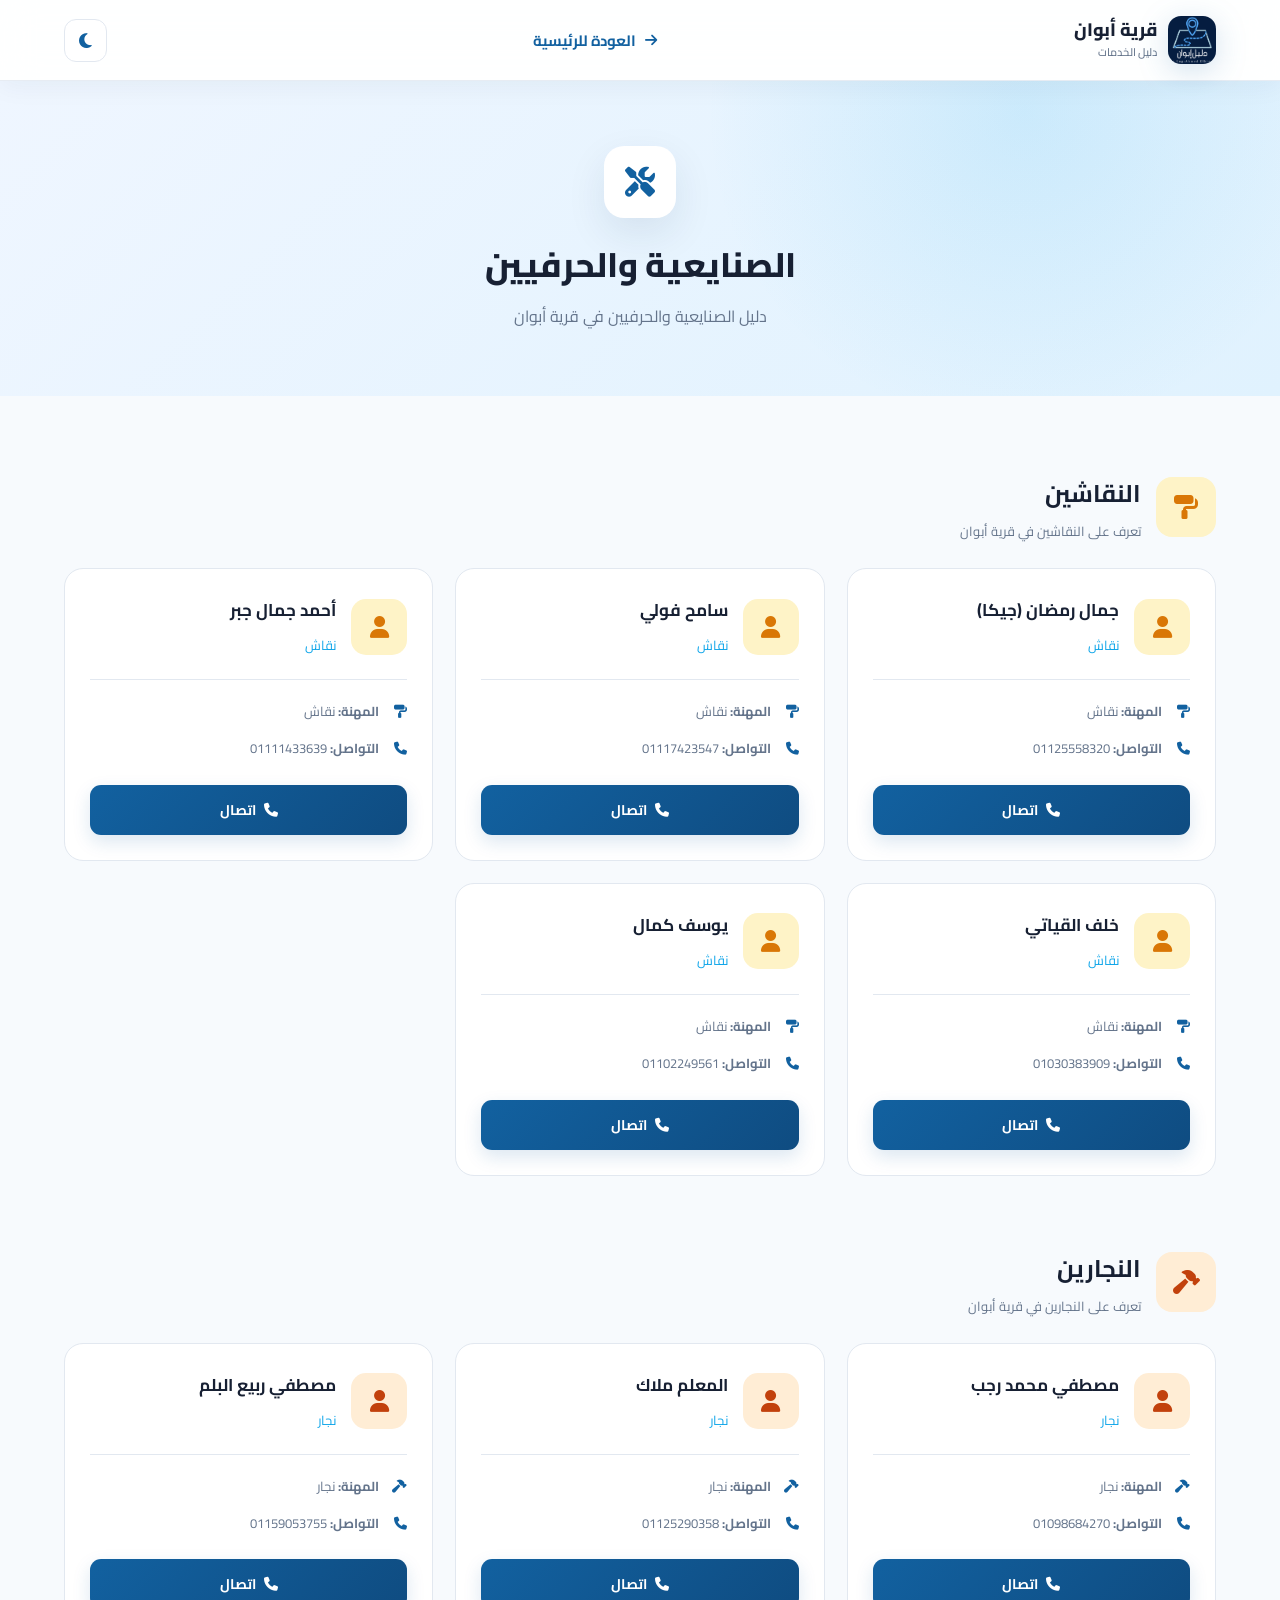
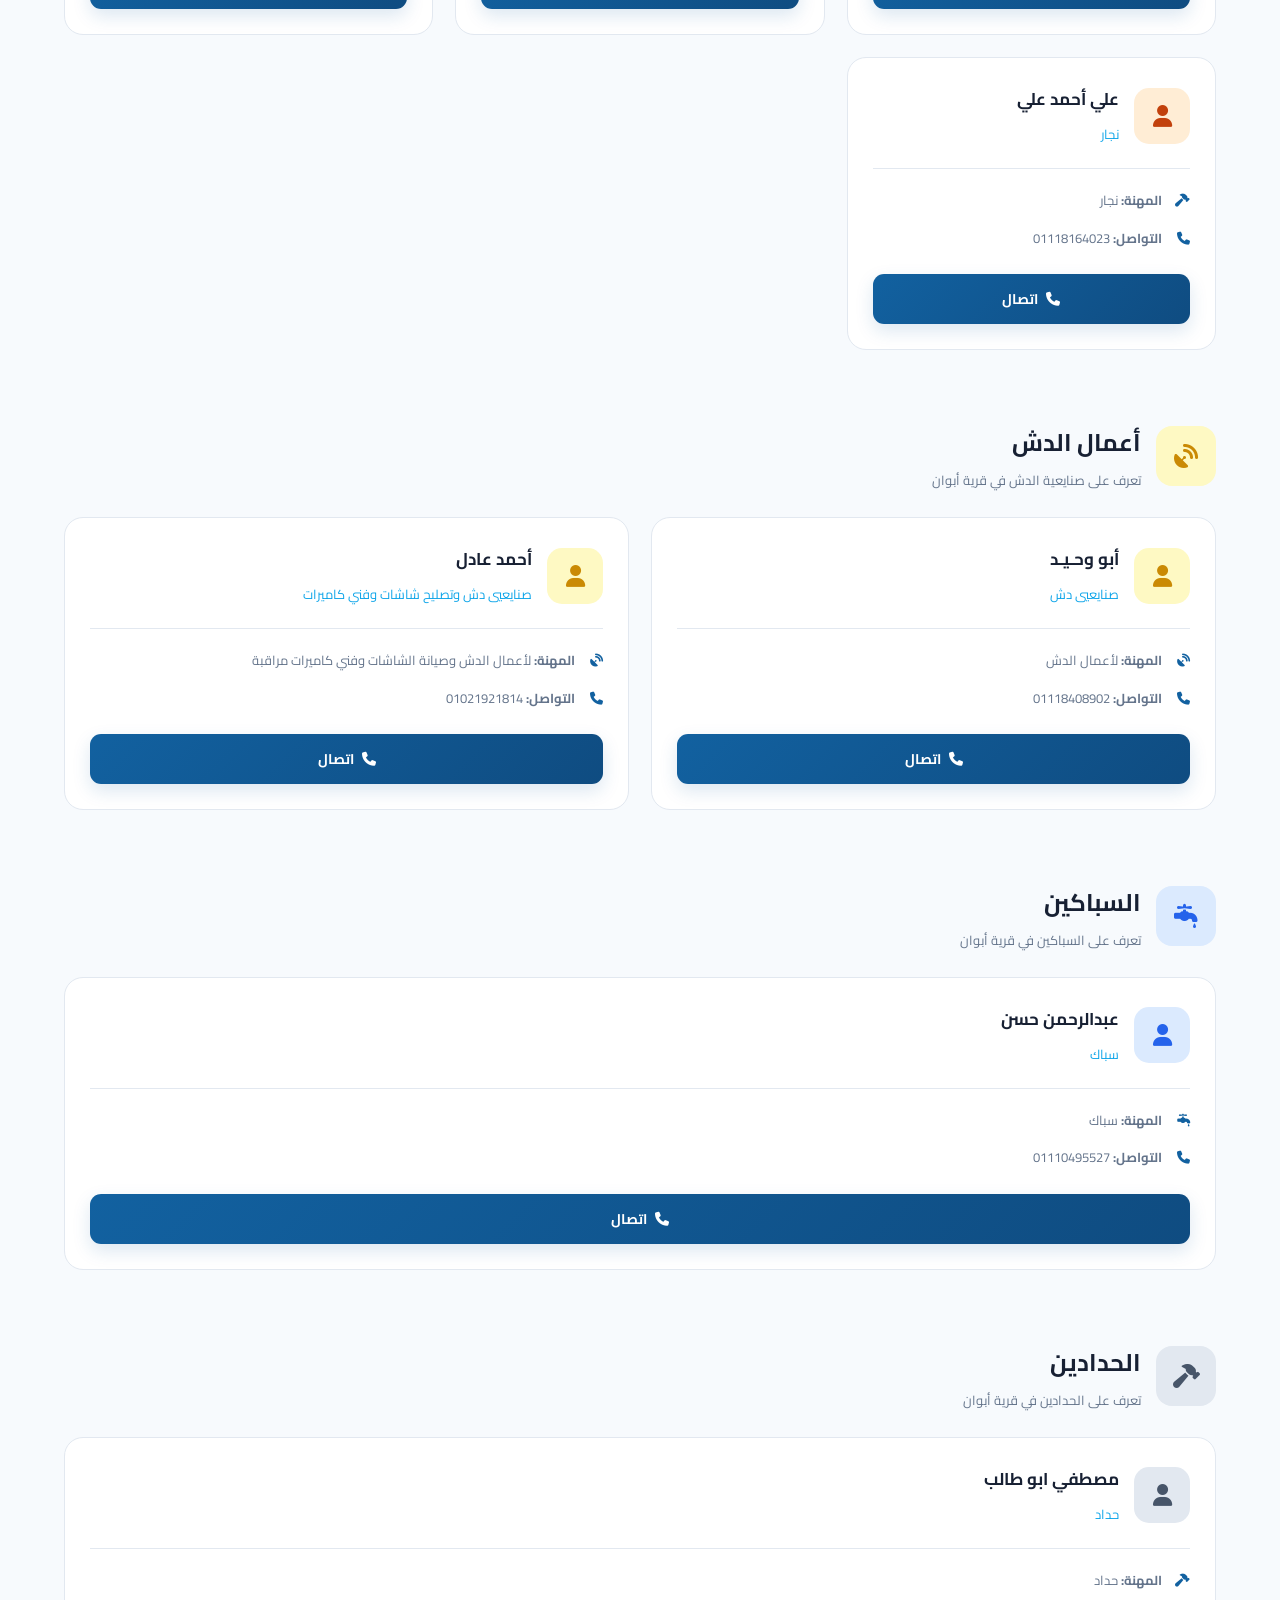
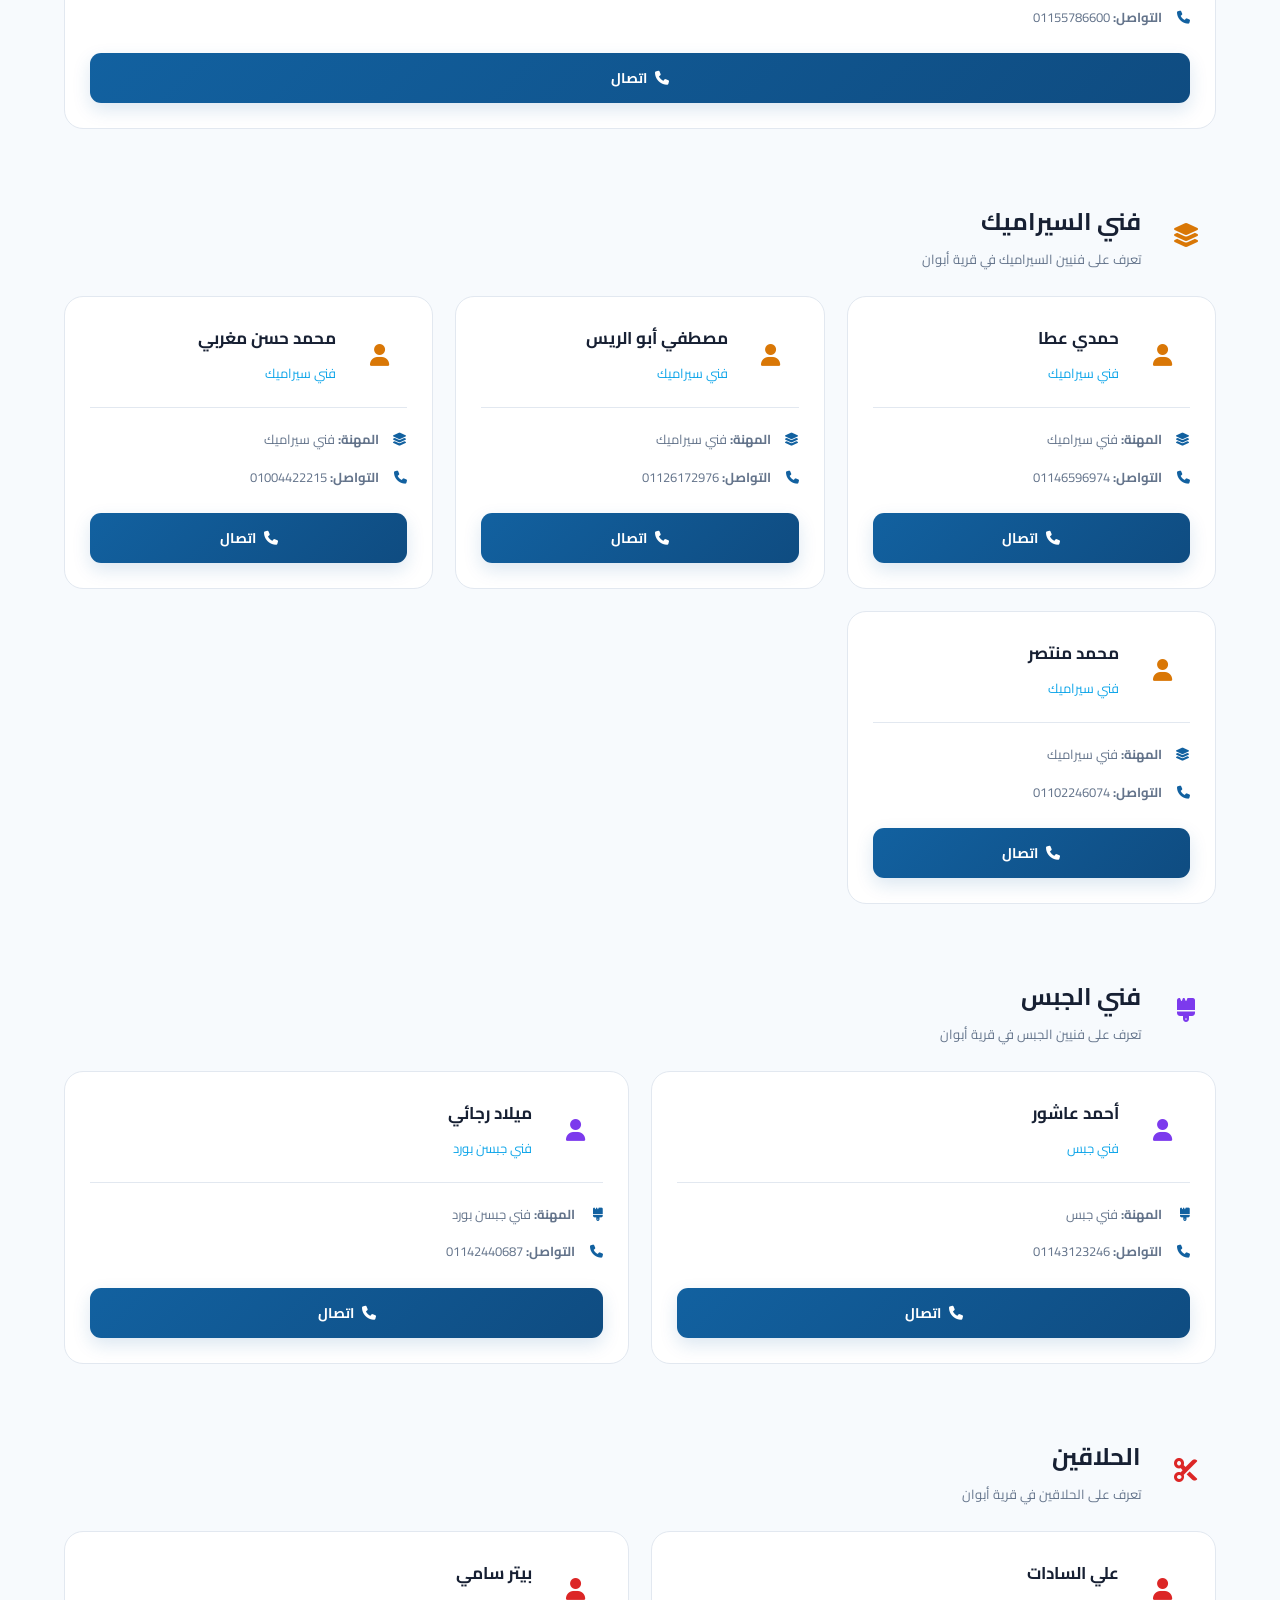
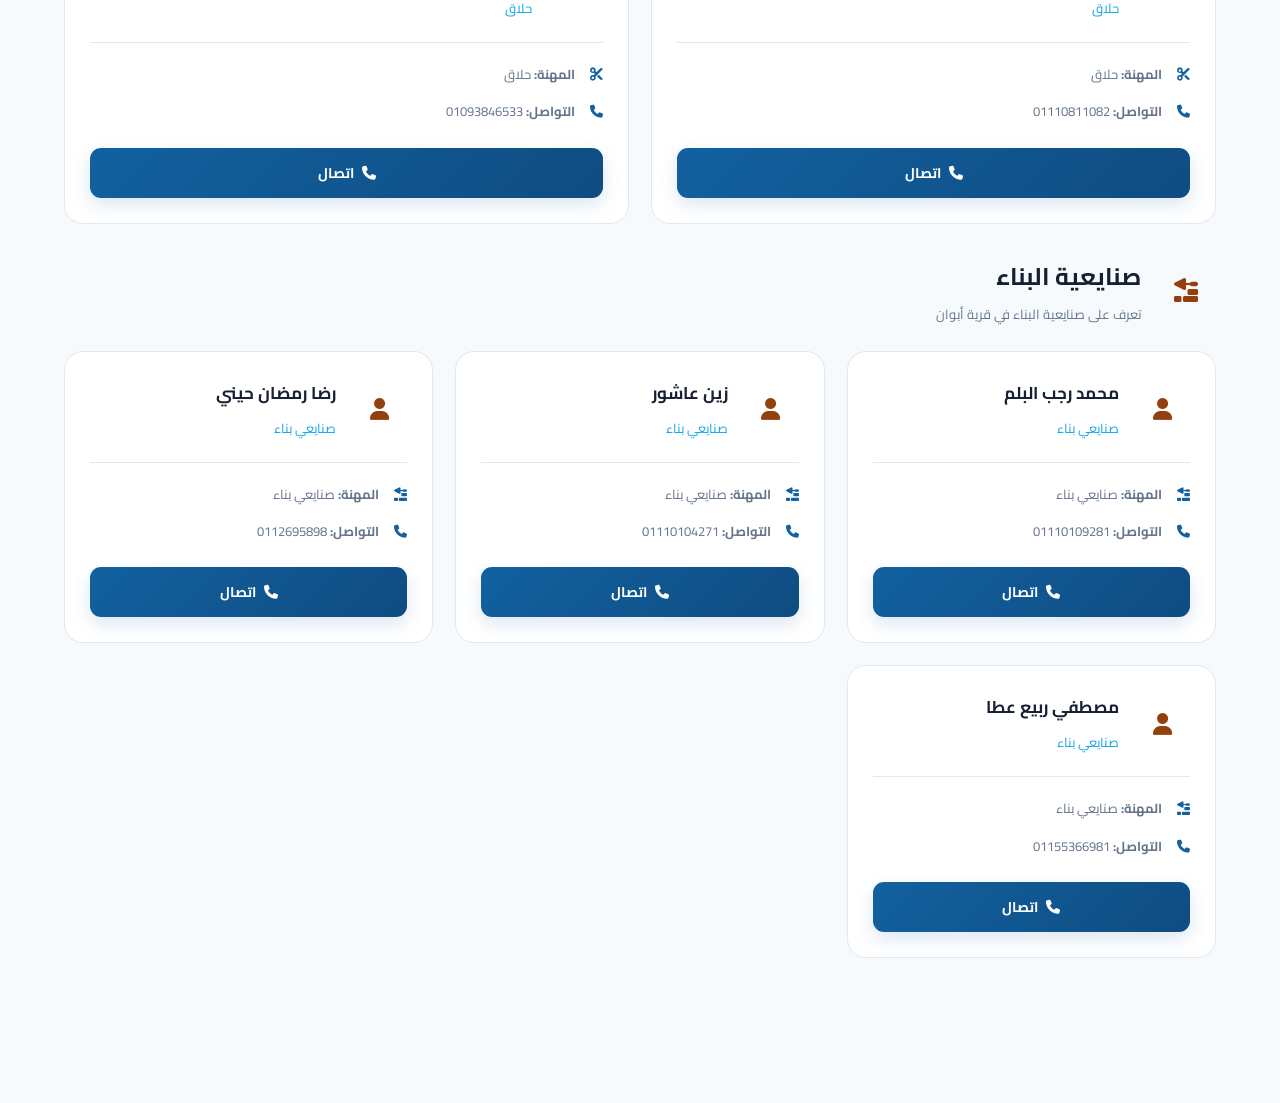
==== commit 30f6e364: "Update workers.html" ====
--- a/workers.html
+++ b/workers.html
@@ -1370,6 +1370,67 @@
             </a>
 
         </div>
+        <!-- فني جبس 2 -->
+
+        <div class="directory-card">
+
+            <div class="card-top">
+
+                <div class="person-icon gypsum">
+
+                    <i class="fa-solid fa-user"></i>
+
+                </div>
+
+                <div>
+
+                    <h3>ميلاد رجائي</h3>
+
+                    <span>فني جبسن بورد</span>
+
+                </div>
+
+            </div>
+
+
+            <div class="card-info">
+
+                <p>
+
+                    <i class="fa-solid fa-brush"></i>
+
+                    <strong>المهنة:</strong>
+
+                    فني جبسن بورد
+
+                </p>
+
+
+                <p>
+
+                    <i class="fa-solid fa-phone"></i>
+
+                    <strong>التواصل:</strong>
+
+                    01142440687 
+
+                </p>
+
+            </div>
+
+
+            <a
+                href="tel:01142440687"
+                class="call-btn"
+            >
+
+                <i class="fa-solid fa-phone"></i>
+
+                اتصال
+
+            </a>
+
+        </div>
 
 
     </div>
